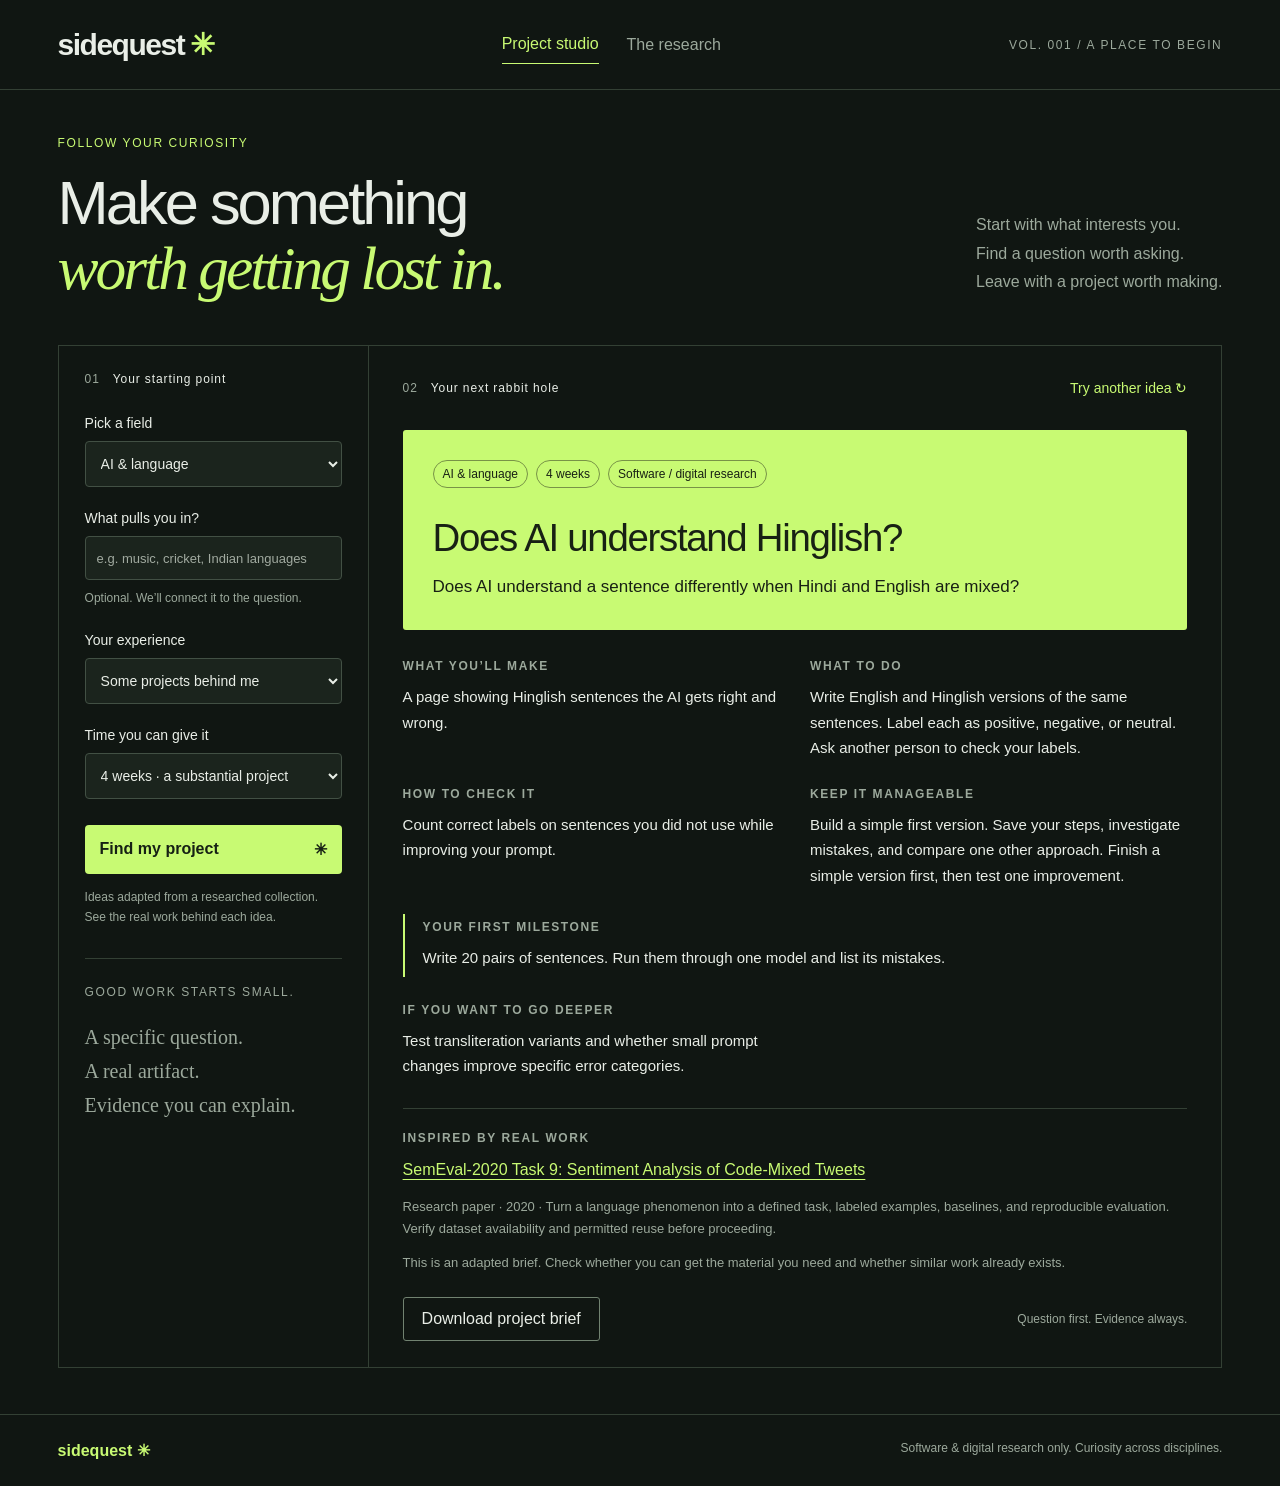
==== index.html @ a4c1323a "Build Sidequest studio with clear project briefs and diverse research sources" ====
<!doctype html>
<html lang="en"><head><meta charset="utf-8"><meta name="viewport" content="width=device-width,initial-scale=1"><title>Sidequest — Find your next project</title><meta name="description" content="Research-inspired projects across science, computing, and the humanities."><link rel="icon" href="data:image/svg+xml,%3Csvg xmlns='http://www.w3.org/2000/svg' viewBox='0 0 32 32'%3E%3Crect width='32' height='32' rx='8' fill='%23c8fa73'/%3E%3Cpath d='M8 8v11q0 7 8 7t8-7V8h-5v11q0 3-3 3t-3-3V8z' fill='%23121814'/%3E%3C/svg%3E"><link rel="stylesheet" href="style.css"></head>
<body><header><a class="brand" href="#">sidequest<span>✳</span></a><nav><button id="explore-nav" class="nav active">Project studio</button><button id="research-nav" class="nav">The research</button></nav><span class="edition">VOL. 001 / A PLACE TO BEGIN</span></header>
<main id="studio"><div class="intro"><div><p class="eyebrow">FOLLOW YOUR CURIOSITY</p><h1>Make something<br><em>worth getting lost in.</em></h1></div><p class="intro-copy">Start with what interests you.<br>Find a question worth asking.<br>Leave with a project worth making.</p></div>
<div class="workspace"><aside><div class="section-label"><span>01</span> Your starting point</div><form id="generator"><label for="field">Pick a field</label><select id="field"><option value="ai">AI & language</option><option value="systems">Computer science</option><option value="humanities">History & literature</option><option value="economics">Economics & society</option><option value="science">Space & mathematics</option><option value="design">Design & storytelling</option></select><label for="interest">What pulls you in?</label><input id="interest" maxlength="100" placeholder="e.g. music, cricket, Indian languages"><p class="hint">Optional. We’ll connect it to the question.</p><label for="level">Your experience</label><select id="level"><option value="beginner">Curious beginner</option><option value="intermediate" selected>Some projects behind me</option><option value="advanced">Ready for a deeper challenge</option></select><label for="time">Time you can give it</label><select id="time"><option value="2">2 weeks · a focused experiment</option><option value="4" selected>4 weeks · a substantial project</option><option value="8">8 weeks · room to go deeper</option></select><button type="submit" class="primary">Find my project <span>✳</span></button><p class="hint mode">Ideas adapted from a researched collection.<br>See the real work behind each idea.</p></form><div class="aside-note"><span>GOOD WORK STARTS SMALL.</span><p>A specific question.<br>A real artifact.<br>Evidence you can explain.</p></div></aside>
<section class="results"><div class="results-top"><div class="section-label"><span>02</span> Your next rabbit hole</div><button id="another" class="text-button">Try another idea ↻</button></div><article id="project" aria-live="polite"></article></section></div></main>
<main id="research" hidden><p class="eyebrow">THE IDEA BEHIND THE IDEAS</p><h1>Borrow the rigor.<br><em>Find your own question.</em></h1><p class="research-intro">A starting library of student projects and research methods. We adapt their structures into software and digital research briefs; we do not promise original discoveries or MIT endorsement.</p><div id="source-list"></div></main>
<footer><span>sidequest ✳</span><span>Software & digital research only. Curiosity across disciplines.</span></footer><script src="app.js"></script></body></html>
---- style.css ----
:root{font-family:Arial,Helvetica,sans-serif;color:#e9eee7;background:#101612;font-size:16px;--lime:#c8fa73;--muted:#9ca99c;--line:#334034}*{box-sizing:border-box}body{margin:0}button,input,select{font:inherit}button,a,select{touch-action:manipulation}button{cursor:pointer}a{color:inherit}header{padding:25px 4.5%;display:flex;align-items:center;justify-content:space-between;border-bottom:1px solid var(--line);gap:24px}.brand{text-decoration:none;font-size:30px;font-weight:800;letter-spacing:-1.5px}.brand span{color:var(--lime);margin-left:6px}nav{display:flex;gap:28px}.nav{border:0;background:none;color:var(--muted);padding:10px 0}.nav.active{color:var(--lime);border-bottom:1px solid var(--lime)}.edition,.eyebrow,.section-label,.aside-note>span{font-size:12px;letter-spacing:1.6px}.edition{color:var(--muted)}main{max-width:1500px;margin:auto;padding:46px 4.5%}.intro{display:flex;justify-content:space-between;align-items:end;gap:30px;margin-bottom:44px}.eyebrow{color:var(--lime);margin:0 0 20px}h1{font-size:clamp(38px,4.8vw,70px);line-height:1.06;letter-spacing:-3px;font-weight:500;margin:0}h1 em{font-family:Georgia,serif;font-weight:400;color:var(--lime)}.intro-copy{color:var(--muted);line-height:1.8;margin:0 0 4px}.workspace{display:grid;grid-template-columns:310px 1fr;border:1px solid var(--line)}aside{padding:26px;border-right:1px solid var(--line)}.section-label{display:flex;gap:13px;align-items:center;letter-spacing:.9px}.section-label span{color:var(--muted);font-size:12px}form{margin-top:29px}label{display:block;font-size:14px;margin:23px 0 10px}input,select{width:100%;border:1px solid #425044;background:#1b241d;color:#e9eee7;border-radius:4px;padding:13px 11px;font-size:14px}input::placeholder{color:#a1aaa0;font-size:13px}.hint{font-size:12px;color:var(--muted);line-height:1.65;margin:9px 0}.primary{background:var(--lime);color:#162014;border:0;border-radius:4px;padding:15px;width:100%;font-weight:700;margin-top:26px;display:flex;justify-content:space-between}.primary:hover{background:#dbff9e}.mode{margin-top:14px}.aside-note{border-top:1px solid var(--line);margin-top:30px;padding-top:23px;color:var(--muted)}.aside-note p{line-height:1.7;font-family:Georgia,serif;font-size:20px}.results{padding:26px 34px;min-width:0}.results-top{display:flex;justify-content:space-between;align-items:center;gap:16px;margin-bottom:26px}.text-button{background:none;border:0;color:var(--lime);font-size:14px;padding:8px 0}.project-header{background:var(--lime);color:#182014;padding:30px;border-radius:3px;position:relative}.tags{display:flex;gap:8px;flex-wrap:wrap;font-size:12px}.tag{border:1px solid #789347;padding:6px 9px;border-radius:20px}.project-header h2{font-size:clamp(29px,3vw,43px);font-weight:500;letter-spacing:-1.3px;line-height:1.12;margin:28px 0 14px}.project-header p{max-width:680px;font-size:17px;line-height:1.6;margin:0}.details{display:grid;grid-template-columns:1fr 1fr;gap:26px 30px;margin:29px 0}.detail h3,.source h3{font-size:12px;text-transform:uppercase;letter-spacing:1.6px;color:var(--muted);margin:0 0 11px}.detail p{line-height:1.7;font-size:15px;margin:0}.milestone{border-left:2px solid var(--lime);padding:6px 0 6px 18px;grid-column:1/-1}.source{border-top:1px solid var(--line);padding-top:22px}.source a{color:var(--lime);text-underline-offset:4px;line-height:1.7}.source p{color:var(--muted);font-size:13px;line-height:1.65}.bottom{display:flex;justify-content:space-between;align-items:center;gap:18px;margin-top:24px}.outline{background:none;color:#e9eee7;border:1px solid #718270;padding:12px 18px;border-radius:3px}.bottom span{font-size:12px;color:var(--muted)}footer{padding:26px 4.5%;border-top:1px solid var(--line);display:flex;justify-content:space-between;gap:20px;color:var(--muted);font-size:12px}footer>span:first-child{color:var(--lime);font-weight:700;font-size:16px}.research-intro{max-width:800px;color:var(--muted);line-height:1.8;margin:28px 0}.source-card{border-top:1px solid var(--line);padding:25px 0;display:grid;grid-template-columns:1fr 2fr;gap:30px}.source-card h2{font-size:22px;font-weight:500;margin:0}.source-card p{margin:0 0 12px;line-height:1.8;color:var(--muted)}.source-card a{color:var(--lime)}:focus-visible{outline:3px solid #e4ffa9;outline-offset:4px}[hidden]{display:none!important}@media(max-width:900px){.edition{display:none}.workspace{grid-template-columns:260px 1fr}aside{padding:22px}.results{padding:22px}.intro-copy{display:none}.details{grid-template-columns:1fr}.milestone{grid-column:auto}.project-header{padding:24px}.source-card{grid-template-columns:1fr}}@media(max-width:650px){header{padding:20px 5%;flex-wrap:wrap}.brand{font-size:26px}nav{gap:20px}.nav{font-size:14px}main{padding:32px 5%}h1{letter-spacing:-1.8px}.intro{margin-bottom:30px}.workspace{grid-template-columns:1fr}aside{border-right:0;border-bottom:1px solid var(--line)}.aside-note{display:none}form{margin-top:15px}.results-top{align-items:start}.project-header h2{font-size:31px}.bottom,footer{align-items:start;flex-direction:column}.results{padding:22px 18px}.section-label{font-size:12px}.source-card{gap:14px}}@media(prefers-reduced-motion:no-preference){article{animation:appear .28s ease}@keyframes appear{from{opacity:.3;transform:translateY(6px)}to{opacity:1;transform:none}}}
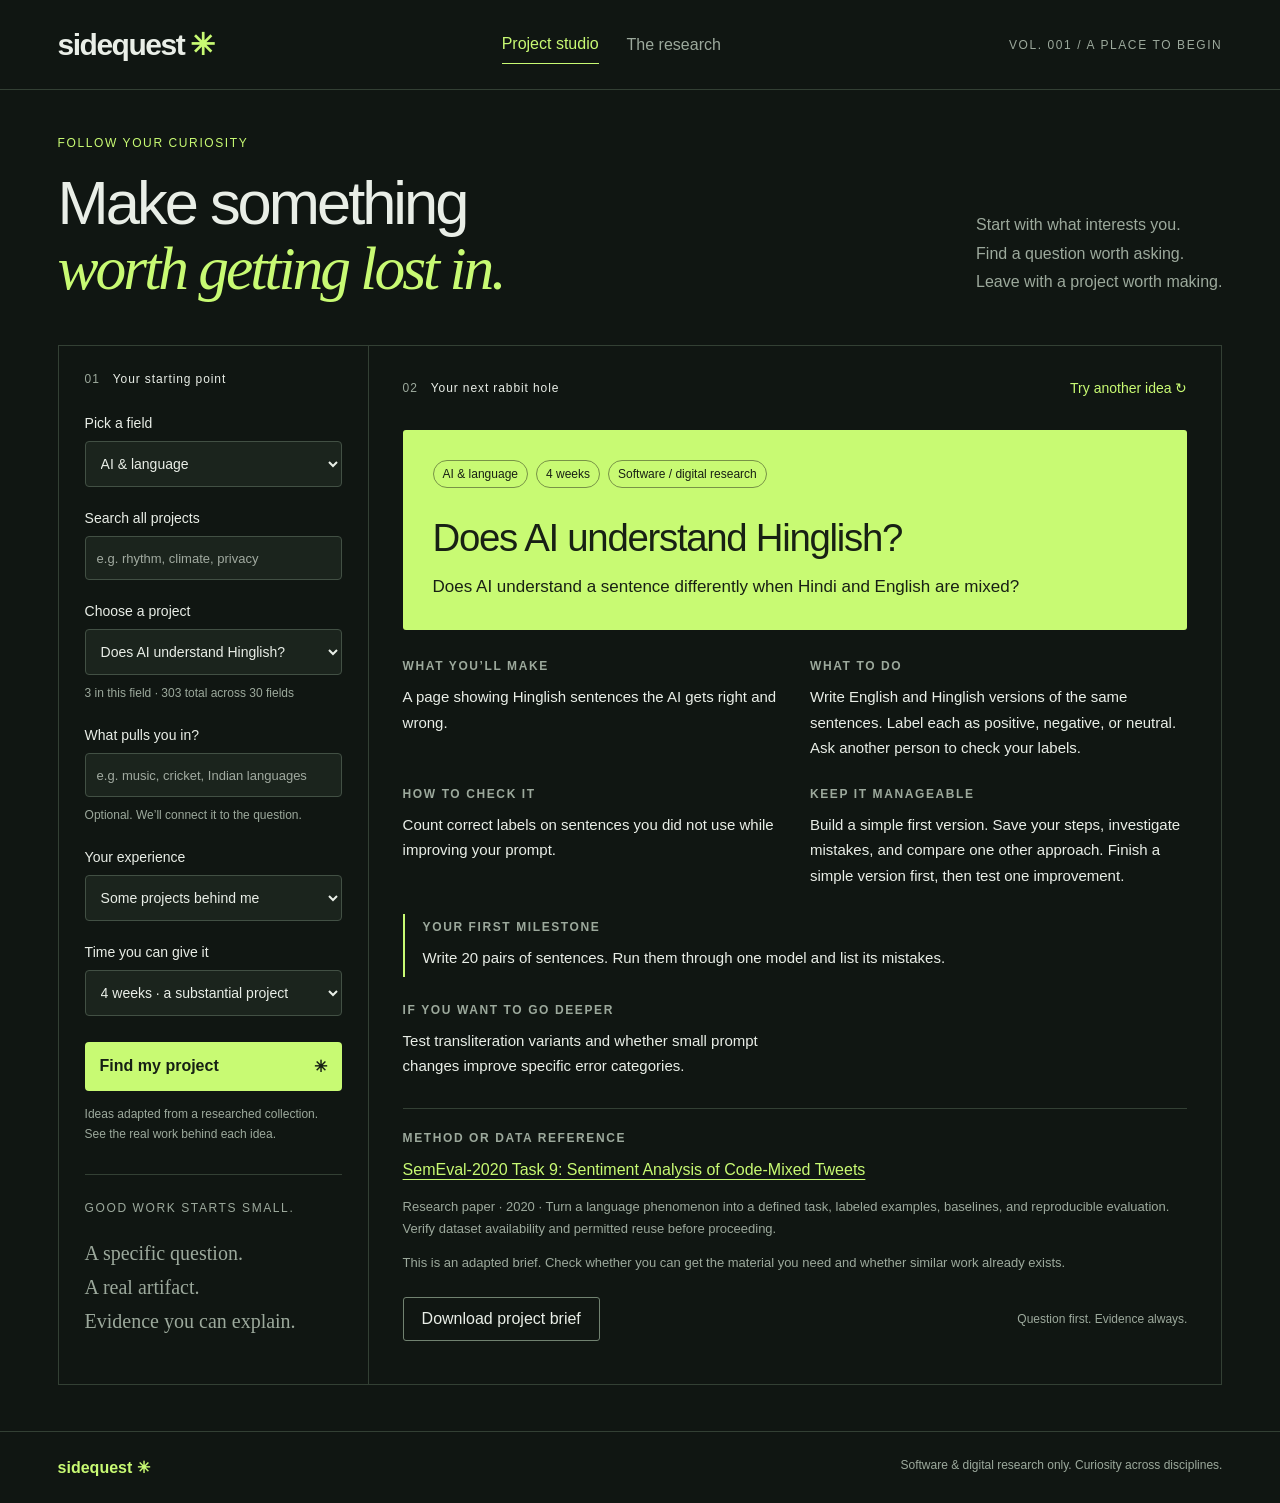
==== commit 37c45d05: "Expand to 303 searchable projects across 30 fields" ====
--- a/index.html
+++ b/index.html
@@ -2,7 +2,7 @@
 <html lang="en"><head><meta charset="utf-8"><meta name="viewport" content="width=device-width,initial-scale=1"><title>Sidequest — Find your next project</title><meta name="description" content="Research-inspired projects across science, computing, and the humanities."><link rel="icon" href="data:image/svg+xml,%3Csvg xmlns='http://www.w3.org/2000/svg' viewBox='0 0 32 32'%3E%3Crect width='32' height='32' rx='8' fill='%23c8fa73'/%3E%3Cpath d='M8 8v11q0 7 8 7t8-7V8h-5v11q0 3-3 3t-3-3V8z' fill='%23121814'/%3E%3C/svg%3E"><link rel="stylesheet" href="style.css"></head>
 <body><header><a class="brand" href="#">sidequest<span>✳</span></a><nav><button id="explore-nav" class="nav active">Project studio</button><button id="research-nav" class="nav">The research</button></nav><span class="edition">VOL. 001 / A PLACE TO BEGIN</span></header>
 <main id="studio"><div class="intro"><div><p class="eyebrow">FOLLOW YOUR CURIOSITY</p><h1>Make something<br><em>worth getting lost in.</em></h1></div><p class="intro-copy">Start with what interests you.<br>Find a question worth asking.<br>Leave with a project worth making.</p></div>
-<div class="workspace"><aside><div class="section-label"><span>01</span> Your starting point</div><form id="generator"><label for="field">Pick a field</label><select id="field"><option value="ai">AI & language</option><option value="systems">Computer science</option><option value="humanities">History & literature</option><option value="economics">Economics & society</option><option value="science">Space & mathematics</option><option value="design">Design & storytelling</option></select><label for="interest">What pulls you in?</label><input id="interest" maxlength="100" placeholder="e.g. music, cricket, Indian languages"><p class="hint">Optional. We’ll connect it to the question.</p><label for="level">Your experience</label><select id="level"><option value="beginner">Curious beginner</option><option value="intermediate" selected>Some projects behind me</option><option value="advanced">Ready for a deeper challenge</option></select><label for="time">Time you can give it</label><select id="time"><option value="2">2 weeks · a focused experiment</option><option value="4" selected>4 weeks · a substantial project</option><option value="8">8 weeks · room to go deeper</option></select><button type="submit" class="primary">Find my project <span>✳</span></button><p class="hint mode">Ideas adapted from a researched collection.<br>See the real work behind each idea.</p></form><div class="aside-note"><span>GOOD WORK STARTS SMALL.</span><p>A specific question.<br>A real artifact.<br>Evidence you can explain.</p></div></aside>
+<div class="workspace"><aside><div class="section-label"><span>01</span> Your starting point</div><form id="generator"><label for="field">Pick a field</label><select id="field"><option value="ai">AI & language</option><option value="systems">Computer science</option><option value="humanities">History & literature</option><option value="economics">Economics & society</option><option value="science">Space & mathematics</option><option value="design">Design & storytelling</option></select><label for="project-search">Search all projects</label><input id="project-search" placeholder="e.g. rhythm, climate, privacy"><label for="project-choice">Choose a project</label><select id="project-choice"></select><p id="catalog-count" class="hint"></p><label for="interest">What pulls you in?</label><input id="interest" maxlength="100" placeholder="e.g. music, cricket, Indian languages"><p class="hint">Optional. We’ll connect it to the question.</p><label for="level">Your experience</label><select id="level"><option value="beginner">Curious beginner</option><option value="intermediate" selected>Some projects behind me</option><option value="advanced">Ready for a deeper challenge</option></select><label for="time">Time you can give it</label><select id="time"><option value="2">2 weeks · a focused experiment</option><option value="4" selected>4 weeks · a substantial project</option><option value="8">8 weeks · room to go deeper</option></select><button type="submit" class="primary">Find my project <span>✳</span></button><p class="hint mode">Ideas adapted from a researched collection.<br>See the real work behind each idea.</p></form><div class="aside-note"><span>GOOD WORK STARTS SMALL.</span><p>A specific question.<br>A real artifact.<br>Evidence you can explain.</p></div></aside>
 <section class="results"><div class="results-top"><div class="section-label"><span>02</span> Your next rabbit hole</div><button id="another" class="text-button">Try another idea ↻</button></div><article id="project" aria-live="polite"></article></section></div></main>
 <main id="research" hidden><p class="eyebrow">THE IDEA BEHIND THE IDEAS</p><h1>Borrow the rigor.<br><em>Find your own question.</em></h1><p class="research-intro">A starting library of student projects and research methods. We adapt their structures into software and digital research briefs; we do not promise original discoveries or MIT endorsement.</p><div id="source-list"></div></main>
-<footer><span>sidequest ✳</span><span>Software & digital research only. Curiosity across disciplines.</span></footer><script src="app.js"></script></body></html>
+<footer><span>sidequest ✳</span><span>Software & digital research only. Curiosity across disciplines.</span></footer><script src="catalog.js"></script><script src="app.js"></script></body></html>
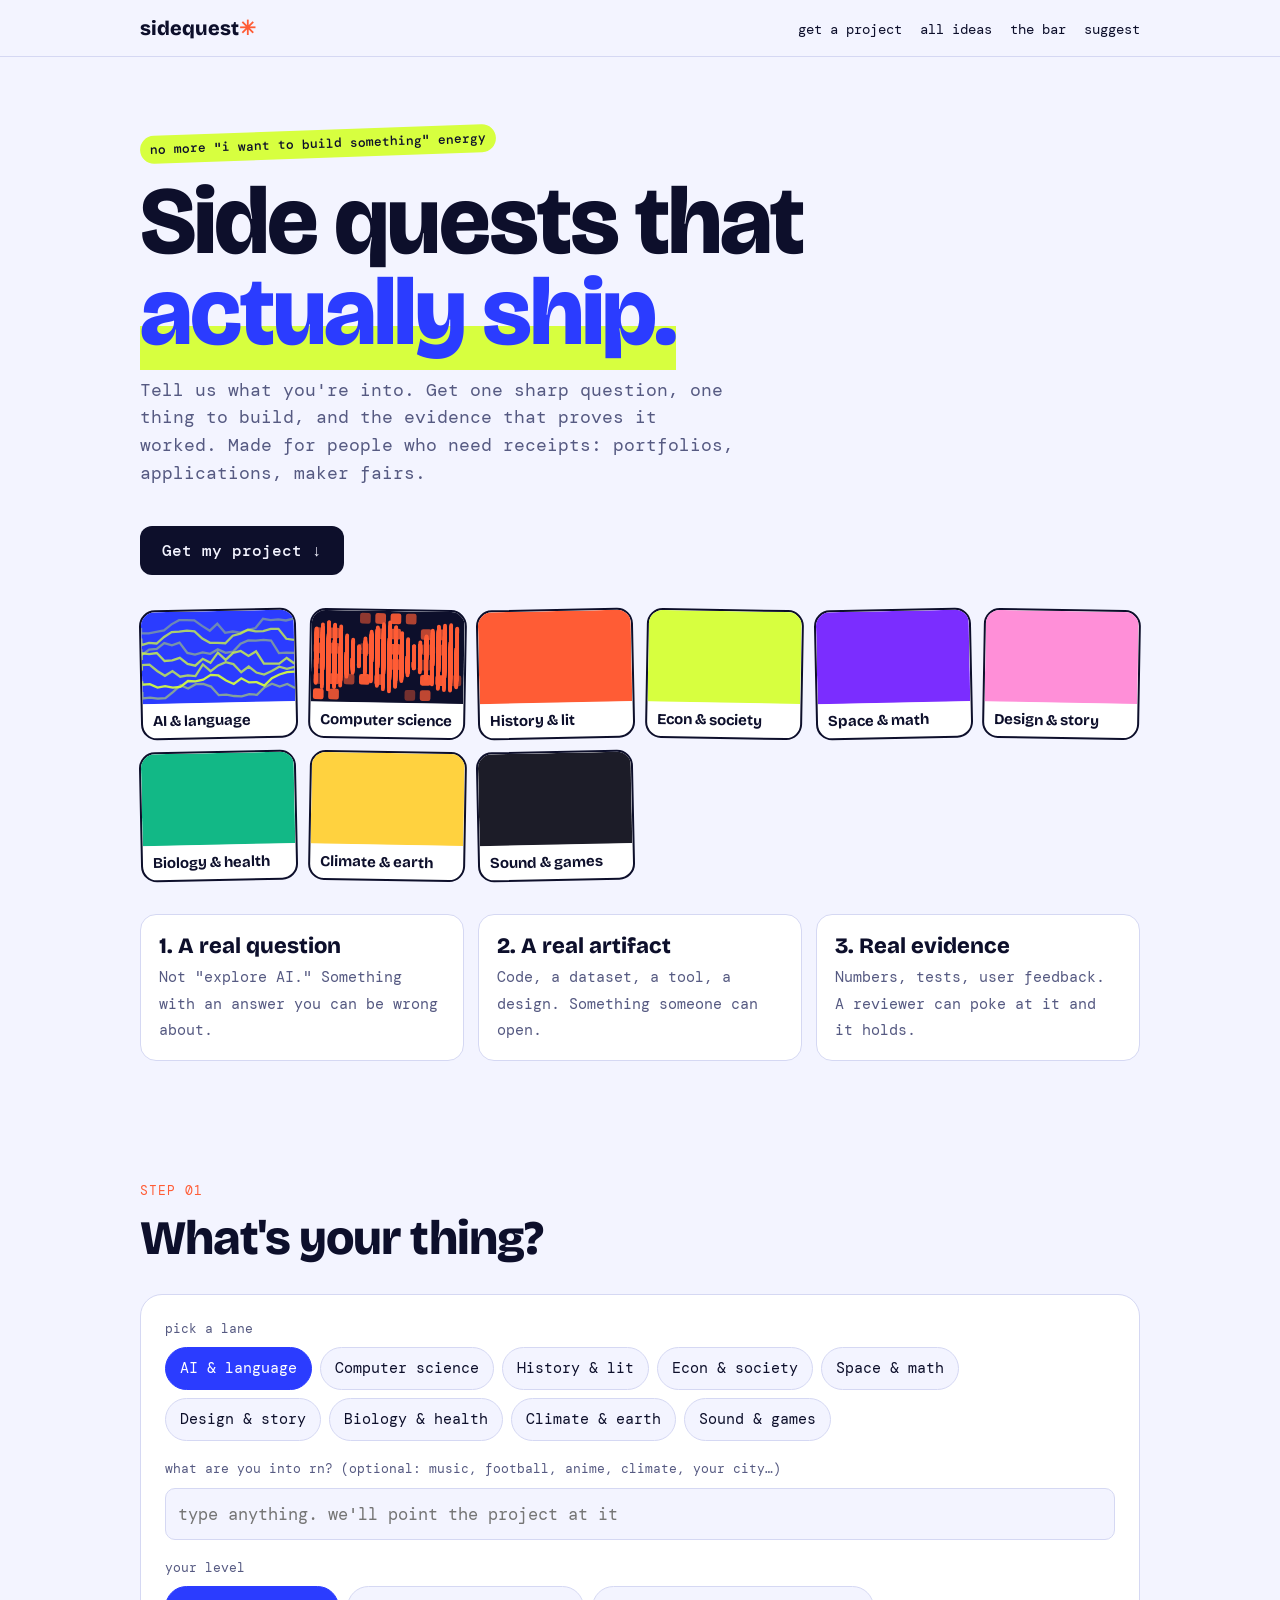
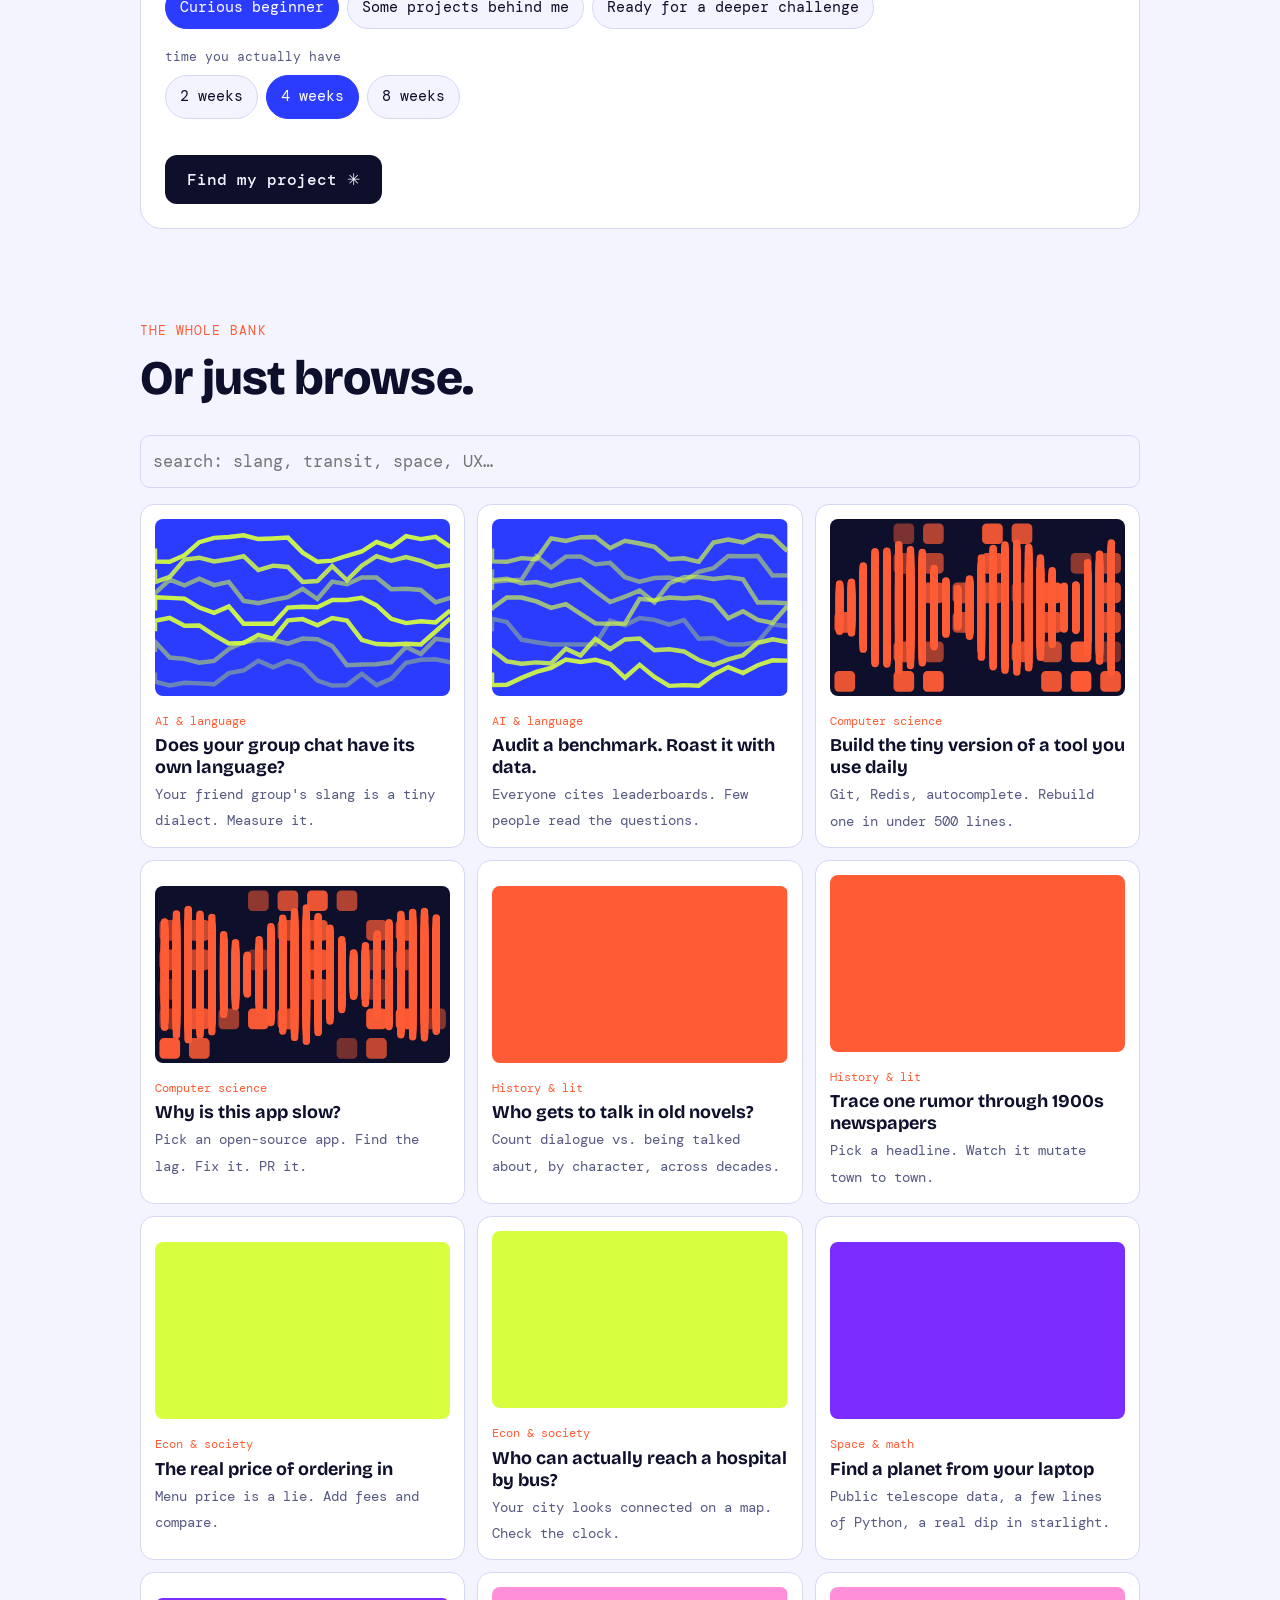
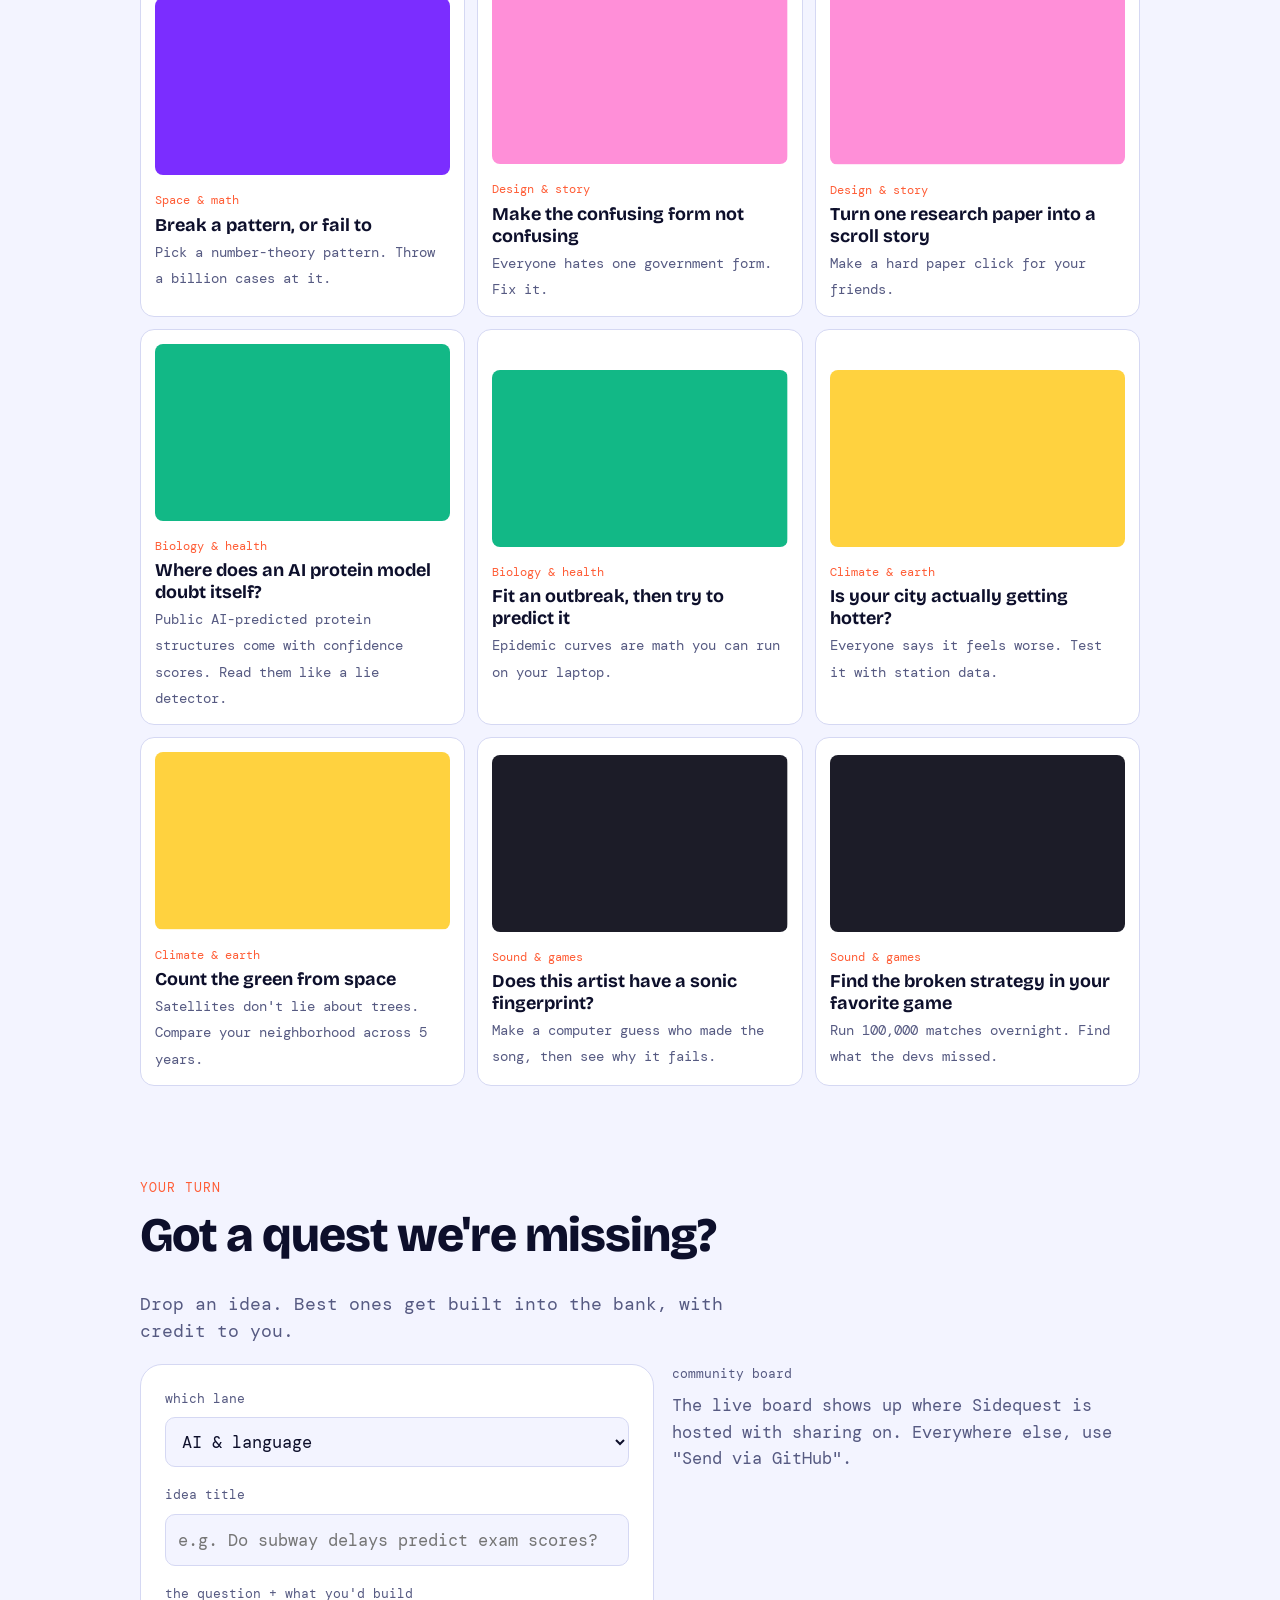
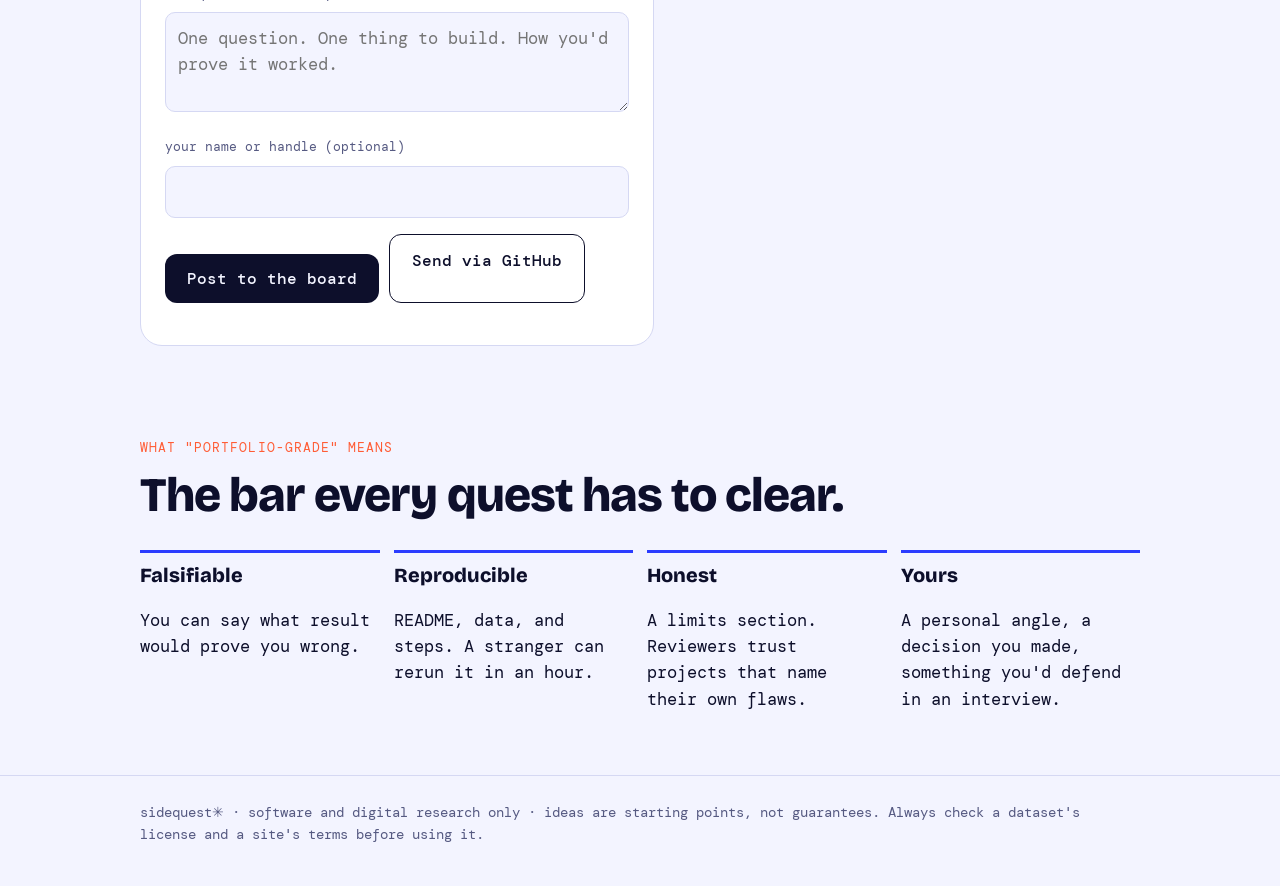
==== commit 666f79ac: "Publish supplied Sidequest portfolio website" ====
--- a/index.html
+++ b/index.html
@@ -1,8 +1,251 @@
-<!doctype html>
-<html lang="en"><head><meta charset="utf-8"><meta name="viewport" content="width=device-width,initial-scale=1"><title>Sidequest — Find your next project</title><meta name="description" content="Research-inspired projects across science, computing, and the humanities."><link rel="icon" href="data:image/svg+xml,%3Csvg xmlns='http://www.w3.org/2000/svg' viewBox='0 0 32 32'%3E%3Crect width='32' height='32' rx='8' fill='%23c8fa73'/%3E%3Cpath d='M8 8v11q0 7 8 7t8-7V8h-5v11q0 3-3 3t-3-3V8z' fill='%23121814'/%3E%3C/svg%3E"><link rel="stylesheet" href="style.css"></head>
-<body><header><a class="brand" href="#">sidequest<span>✳</span></a><nav><button id="explore-nav" class="nav active">Project studio</button><button id="research-nav" class="nav">The research</button></nav><span class="edition">VOL. 001 / A PLACE TO BEGIN</span></header>
-<main id="studio"><div class="intro"><div><p class="eyebrow">FOLLOW YOUR CURIOSITY</p><h1>Make something<br><em>worth getting lost in.</em></h1></div><p class="intro-copy">Start with what interests you.<br>Find a question worth asking.<br>Leave with a project worth making.</p></div>
-<div class="workspace"><aside><div class="section-label"><span>01</span> Your starting point</div><form id="generator"><label for="field">Pick a field</label><select id="field"><option value="ai">AI & language</option><option value="systems">Computer science</option><option value="humanities">History & literature</option><option value="economics">Economics & society</option><option value="science">Space & mathematics</option><option value="design">Design & storytelling</option></select><label for="project-search">Search all projects</label><input id="project-search" placeholder="e.g. rhythm, climate, privacy"><label for="project-choice">Choose a project</label><select id="project-choice"></select><p id="catalog-count" class="hint"></p><label for="interest">What pulls you in?</label><input id="interest" maxlength="100" placeholder="e.g. music, cricket, Indian languages"><p class="hint">Optional. We’ll connect it to the question.</p><label for="level">Your experience</label><select id="level"><option value="beginner">Curious beginner</option><option value="intermediate" selected>Some projects behind me</option><option value="advanced">Ready for a deeper challenge</option></select><label for="time">Time you can give it</label><select id="time"><option value="2">2 weeks · a focused experiment</option><option value="4" selected>4 weeks · a substantial project</option><option value="8">8 weeks · room to go deeper</option></select><button type="submit" class="primary">Find my project <span>✳</span></button><p class="hint mode">Ideas adapted from a researched collection.<br>See the real work behind each idea.</p></form><div class="aside-note"><span>GOOD WORK STARTS SMALL.</span><p>A specific question.<br>A real artifact.<br>Evidence you can explain.</p></div></aside>
-<section class="results"><div class="results-top"><div class="section-label"><span>02</span> Your next rabbit hole</div><button id="another" class="text-button">Try another idea ↻</button></div><article id="project" aria-live="polite"></article></section></div></main>
-<main id="research" hidden><p class="eyebrow">THE IDEA BEHIND THE IDEAS</p><h1>Borrow the rigor.<br><em>Find your own question.</em></h1><p class="research-intro">A starting library of student projects and research methods. We adapt their structures into software and digital research briefs; we do not promise original discoveries or MIT endorsement.</p><div id="source-list"></div></main>
-<footer><span>sidequest ✳</span><span>Software & digital research only. Curiosity across disciplines.</span></footer><script src="catalog.js"></script><script src="app.js"></script></body></html>
+<!DOCTYPE html>
+<html lang="en">
+<head>
+<meta charset="utf-8">
+<meta name="viewport" content="width=device-width, initial-scale=1, viewport-fit=cover">
+<title>Sidequest: projects worth putting in your portfolio</title>
+<meta name="description" content="Pick a field, get a specific question, a thing to build, and evidence you can defend. Built for makers and applicants.">
+<link rel="stylesheet" href="https://fonts.googleapis.com/css2?family=Bricolage+Grotesque:wght@500;700;800&family=DM+Mono:wght@400;500&display=swap">
+<style>
+:root{--bg:#f3f4ff;--ink:#0d0f2b;--mute:#565a82;--card:#fff;--line:#d5d8f3;--acc:#2b3cff;--pop:#ff5c35;--hi:#d7ff3f}
+@media(prefers-color-scheme:dark){:root:not([data-theme=light]){--bg:#0b0c1f;--ink:#f1f2ff;--mute:#9a9ec9;--card:#14163a;--line:#2a2d63;--acc:#8a95ff;--pop:#ff7a58;--hi:#d7ff3f}}
+:root{box-sizing:border-box;padding-top:env(safe-area-inset-top,0px);padding-bottom:env(safe-area-inset-bottom,0px)}
+*,*:before,*:after{box-sizing:inherit}
+html{scroll-behavior:smooth;scroll-padding-top:70px}
+body{margin:0;background:var(--bg);color:var(--ink);font:17px/1.55 "DM Mono",ui-monospace,monospace}
+h1,h2,h3,.d{font-family:"Bricolage Grotesque",system-ui,sans-serif;letter-spacing:-.02em}
+.wrap{max-width:1040px;margin:0 auto;padding:0 20px}
+nav{position:sticky;top:env(safe-area-inset-top,0px);z-index:5;background:color-mix(in srgb,var(--bg) 88%,transparent);backdrop-filter:blur(8px);border-bottom:1px solid var(--line)}
+nav .wrap{display:flex;justify-content:space-between;align-items:center;height:56px}
+nav b{font:800 20px "Bricolage Grotesque",sans-serif}nav b i{color:var(--pop);font-style:normal}
+nav a{color:var(--ink);font-size:14px;margin-left:18px;text-decoration:none}nav a:hover{color:var(--acc)}
+.hero{padding:72px 0 40px}
+.tag{display:inline-block;background:var(--hi);color:#0d0f2b;font-size:13px;font-weight:500;padding:4px 10px;border-radius:99px;transform:rotate(-2deg)}
+h1{font-size:clamp(44px,8.5vw,96px);line-height:.95;margin:18px 0;font-weight:800}
+h1 em{font-style:normal;color:var(--acc);background:linear-gradient(transparent 62%,var(--hi) 62%)}
+.lead{max-width:600px;color:var(--mute);font-size:18px}
+.cta{display:inline-block;margin-top:20px;background:var(--ink);color:var(--bg);padding:14px 22px;border-radius:12px;text-decoration:none;font-weight:500;border:0;font-family:inherit;font-size:16px;cursor:pointer}
+.cta:hover{background:var(--acc);color:#fff}
+.three{display:grid;grid-template-columns:repeat(auto-fit,minmax(240px,1fr));gap:14px;margin:34px 0}
+.three div{background:var(--card);border:1px solid var(--line);border-radius:16px;padding:18px}
+.three b{font:800 22px "Bricolage Grotesque",sans-serif;display:block;margin-bottom:4px}
+.three span{color:var(--mute);font-size:15px}
+section{padding:46px 0}
+h2{font-size:clamp(30px,5vw,48px);margin:0 0 6px;font-weight:800}
+.kick{color:var(--pop);font-size:13px;letter-spacing:.08em;text-transform:uppercase}
+.gen{background:var(--card);border:1px solid var(--line);border-radius:22px;padding:24px;margin-top:18px}
+.lab{display:block;font-size:13px;color:var(--mute);margin:18px 0 8px}
+.chips{display:flex;flex-wrap:wrap;gap:8px}
+.chip{font:inherit;font-size:15px;padding:9px 14px;border-radius:99px;border:1.5px solid var(--line);background:var(--bg);color:var(--ink);cursor:pointer}
+.chip[aria-pressed=true]{background:var(--acc);border-color:var(--acc);color:#fff}
+.chip:hover{border-color:var(--acc)}
+input[type=text]{width:100%;font:inherit;padding:12px;border-radius:10px;border:1.5px solid var(--line);background:var(--bg);color:var(--ink)}
+button:focus-visible,input:focus-visible,a:focus-visible{outline:3px solid var(--acc);outline-offset:2px}
+.res{margin-top:26px;border:2px solid var(--ink);border-radius:20px;padding:24px;background:var(--card);box-shadow:8px 8px 0 var(--pop)}
+.res h3{font-size:clamp(26px,4vw,38px);margin:6px 0 8px;line-height:1.05}
+.res .hook{font-size:18px}
+dl{display:grid;grid-template-columns:130px 1fr;gap:10px 16px;margin:18px 0}
+dt{color:var(--mute);font-size:13px;text-transform:uppercase;letter-spacing:.06em;padding-top:3px}
+dd{margin:0}
+.line{background:var(--hi);color:#0d0f2b;padding:12px 14px;border-radius:10px;font-weight:500}
+.row{display:flex;gap:10px;flex-wrap:wrap;margin-top:16px}
+.ghost{background:none;color:var(--ink);border:1.5px solid var(--ink);margin-top:0}
+.grid{display:grid;grid-template-columns:repeat(auto-fill,minmax(260px,1fr));gap:12px;margin-top:16px}
+.mini{background:var(--card);border:1px solid var(--line);border-radius:14px;padding:14px;text-align:left;font:inherit;color:var(--ink);cursor:pointer}
+.mini:hover{border-color:var(--acc)}
+.mini small{color:var(--pop);font-size:12px}
+.mini b{display:block;font:700 18px "Bricolage Grotesque",sans-serif;margin:2px 0}
+.mini span{font-size:14px;color:var(--mute)}
+.stand{display:grid;grid-template-columns:repeat(auto-fit,minmax(220px,1fr));gap:14px;margin-top:18px}
+.stand div{border-top:3px solid var(--acc);padding-top:10px}
+.stand b{font:800 20px "Bricolage Grotesque",sans-serif}
+svg.art{display:block;width:100%;height:auto}
+.wall{display:grid;grid-template-columns:repeat(auto-fit,minmax(150px,1fr));gap:12px;margin:34px 0 8px}
+.tile{border:2px solid var(--ink);border-radius:16px;overflow:hidden;background:var(--card);cursor:pointer;padding:0;font:inherit;color:var(--ink);text-align:left;transition:transform .15s}
+.tile:nth-child(odd){transform:rotate(-1.2deg)}.tile:nth-child(even){transform:rotate(1deg)}
+.tile:hover{transform:rotate(0) translateY(-4px)}
+.tile b{display:block;padding:8px 10px;font:700 15px "Bricolage Grotesque",sans-serif}
+.banner{border-radius:14px;overflow:hidden;margin:-4px 0 14px;border:2px solid var(--ink)}
+.mini .art{border-radius:8px;margin-bottom:10px}
+.pulse{animation:pl 6s ease-in-out infinite;transform-origin:center}
+@keyframes pl{50%{opacity:.55}}
+select,textarea{width:100%;font:inherit;padding:12px;border-radius:10px;border:1.5px solid var(--line);background:var(--bg);color:var(--ink)}
+textarea{min-height:100px;resize:vertical}
+.sug{display:grid;grid-template-columns:1.1fr 1fr;gap:18px;margin-top:16px}
+@media(max-width:760px){.sug{grid-template-columns:1fr}}
+.board .it{border:1.5px solid var(--line);border-radius:12px;padding:12px;margin-bottom:10px;background:var(--card)}
+.board .it small{color:var(--pop)}
+footer{border-top:1px solid var(--line);padding:26px 0 40px;color:var(--mute);font-size:14px}
+#toast{position:fixed;left:50%;bottom:calc(20px + env(safe-area-inset-bottom,0px));transform:translateX(-50%);background:var(--ink);color:var(--bg);padding:10px 18px;border-radius:99px;opacity:0;transition:opacity .2s;pointer-events:none}
+#toast.on{opacity:1}
+@media(max-width:600px){dl{grid-template-columns:1fr;gap:2px}dt{margin-top:10px}nav a{display:none}}
+@media(prefers-reduced-motion:reduce){html{scroll-behavior:auto}*{transition:none!important}}
+</style>
+</head>
+<body>
+<nav><div class="wrap"><b>sidequest<i>✳</i></b><span><a href="#make">get a project</a><a href="#all">all ideas</a><a href="#bar">the bar</a><a href="#suggest">suggest</a></span></div></nav>
+<main class="wrap">
+<div class="hero">
+  <span class="tag">no more "i want to build something" energy</span>
+  <h1>Side quests that <em>actually ship.</em></h1>
+  <p class="lead">Tell us what you're into. Get one sharp question, one thing to build, and the evidence that proves it worked. Made for people who need receipts: portfolios, applications, maker fairs.</p>
+  <button class="cta" onclick="document.getElementById('make').scrollIntoView()">Get my project ↓</button>
+  <div class="wall" id="wall" aria-label="Pick a discipline"></div>
+  <div class="three">
+    <div><b>1. A real question</b><span>Not "explore AI." Something with an answer you can be wrong about.</span></div>
+    <div><b>2. A real artifact</b><span>Code, a dataset, a tool, a design. Something someone can open.</span></div>
+    <div><b>3. Real evidence</b><span>Numbers, tests, user feedback. A reviewer can poke at it and it holds.</span></div>
+  </div>
+</div>
+
+<section id="make">
+  <div class="kick">step 01</div><h2>What's your thing?</h2>
+  <div class="gen">
+    <span class="lab" style="margin-top:0">pick a lane</span>
+    <div class="chips" id="fields"></div>
+    <label class="lab" for="int">what are you into rn? (optional: music, football, anime, climate, your city…)</label>
+    <input type="text" id="int" maxlength="60" placeholder="type anything. we'll point the project at it">
+    <span class="lab">your level</span>
+    <div class="chips" id="lvl"></div>
+    <span class="lab">time you actually have</span>
+    <div class="chips" id="tm"></div>
+    <div class="row"><button class="cta" id="go">Find my project ✳</button></div>
+  </div>
+  <div id="out" aria-live="polite"></div>
+</section>
+
+<section id="all">
+  <div class="kick">the whole bank</div><h2>Or just browse.</h2>
+  <input type="text" id="q" placeholder="search: slang, transit, space, UX…" aria-label="Search all projects" style="margin-top:14px">
+  <div class="grid" id="grid"></div>
+</section>
+
+<section id="suggest">
+  <div class="kick">your turn</div><h2>Got a quest we're missing?</h2>
+  <p class="lead">Drop an idea. Best ones get built into the bank, with credit to you.</p>
+  <div class="sug">
+    <div class="gen" style="margin-top:0">
+      <label class="lab" for="sField" style="margin-top:0">which lane</label><select id="sField"></select>
+      <label class="lab" for="sTitle">idea title</label><input type="text" id="sTitle" maxlength="80" placeholder="e.g. Do subway delays predict exam scores?">
+      <label class="lab" for="sBody">the question + what you'd build</label><textarea id="sBody" maxlength="500" placeholder="One question. One thing to build. How you'd prove it worked."></textarea>
+      <label class="lab" for="sName">your name or handle (optional)</label><input type="text" id="sName" maxlength="40">
+      <div class="row"><button class="cta" id="sPost" hidden>Post to the board</button><a class="cta ghost" id="sGh" target="_blank" rel="noopener" style="text-decoration:none">Send via GitHub</a></div>
+      <div class="lab" id="sMsg" role="status"></div>
+    </div>
+    <div class="board"><div class="lab" style="margin-top:0">community board</div><div id="board"><div style="color:var(--mute)">The live board shows up where Sidequest is hosted with sharing on. Everywhere else, use "Send via GitHub".</div></div></div>
+  </div>
+</section>
+
+<section id="bar">
+  <div class="kick">what "portfolio-grade" means</div><h2>The bar every quest has to clear.</h2>
+  <div class="stand">
+    <div><b>Falsifiable</b><p>You can say what result would prove you wrong.</p></div>
+    <div><b>Reproducible</b><p>README, data, and steps. A stranger can rerun it in an hour.</p></div>
+    <div><b>Honest</b><p>A limits section. Reviewers trust projects that name their own flaws.</p></div>
+    <div><b>Yours</b><p>A personal angle, a decision you made, something you'd defend in an interview.</p></div>
+  </div>
+</section>
+</main>
+<footer><div class="wrap">sidequest✳ · software and digital research only · ideas are starting points, not guarantees. Always check a dataset's license and a site's terms before using it.</div></footer>
+<div id="toast" role="status"></div>
+
+<script>
+const $=id=>document.getElementById(id);
+const F=["AI & language","Computer science","History & lit","Econ & society","Space & math","Design & story","Biology & health","Climate & earth","Sound & games"];
+const COL=[["#2b3cff","#d7ff3f"],["#0d0f2b","#ff5c35"],["#ff5c35","#0d0f2b"],["#d7ff3f","#2b3cff"],["#7b2dff","#ffd23f"],["#ff8fd8","#0d0f2b"],["#12b886","#0d0f2b"],["#ffd23f","#2b3cff"],["#1c1c28","#d7ff3f"]];
+function rng(a){return()=>{a|=0;a=a+0x6D2B79F5|0;let t=Math.imul(a^a>>>15,1|a);t=t+Math.imul(t^t>>>7,61|t)^t;return((t^t>>>14)>>>0)/4294967296}}
+function art(f,seed){const R=rng(seed*97+f*13+5),[bg,fg]=COL[f];let g='';
+  if(f==0)for(let i=0;i<7;i++){let d='M0 '+(20+i*14);for(let x=0;x<=200;x+=10)d+=' L'+x+' '+(20+i*14+Math.sin(x/18+i+R()*2)*9).toFixed(1);g+=`<path d="${d}" stroke="${fg}" stroke-width="3" fill="none" opacity="${.35+R()*.65}"/>`}
+  else if(f==1)for(let y=0;y<6;y++)for(let x=0;x<10;x++)if(R()>.45)g+=`<rect x="${x*20+3}" y="${y*20+3}" width="14" height="14" rx="3" fill="${fg}" opacity="${.4+R()*.6}"/>`;
+  else if(f==2){for(let i=0;i<7;i++)g+=`<rect x="14" y="${14+i*15}" width="${60+R()*100}" height="6" rx="3" fill="${fg}" opacity=".8"/>`;g+=`<circle cx="164" cy="86" r="22" fill="none" stroke="${fg}" stroke-width="4" stroke-dasharray="6 4"/>`}
+  else if(f==3){for(let i=0;i<9;i++){const h=20+R()*80;g+=`<rect x="${12+i*20}" y="${120-h}" width="14" height="${h}" fill="${fg}" opacity=".85"/>`}g+=`<path d="M12 90 L60 60 L100 75 L150 30 L190 20" stroke="${fg}" stroke-width="3" fill="none"/>`}
+  else if(f==4){for(let i=1;i<5;i++)g+=`<ellipse cx="100" cy="60" rx="${i*24}" ry="${i*12}" fill="none" stroke="${fg}" stroke-width="2" transform="rotate(${-20+i*8} 100 60)" opacity=".6"/>`;for(let i=0;i<6;i++)g+=`<circle cx="${R()*200}" cy="${R()*120}" r="${1+R()*3}" fill="${fg}"/>`;g+=`<circle cx="100" cy="60" r="12" fill="${fg}"/>`}
+  else if(f==5){for(let i=0;i<5;i++)g+=i%2?`<rect x="${R()*140}" y="${R()*70}" width="${40+R()*40}" height="${30+R()*40}" rx="10" fill="${fg}" opacity=".75"/>`:`<circle cx="${30+R()*140}" cy="${20+R()*80}" r="${14+R()*26}" fill="${fg}" opacity=".75"/>`}
+  else if(f==6){for(let x=0;x<=200;x+=5){const y1=60+Math.sin(x/16+seed)*34,y2=60-Math.sin(x/16+seed)*34;if(x%15==0)g+=`<line x1="${x}" y1="${y1}" x2="${x}" y2="${y2}" stroke="${fg}" stroke-width="2" opacity=".6"/>`;g+=`<circle cx="${x}" cy="${y1}" r="3" fill="${fg}"/><circle cx="${x}" cy="${y2}" r="3" fill="${fg}" opacity=".6"/>`}}
+  else if(f==7){const c=["#2b6cff","#6aa6ff","#bcd8ff","#ffd6b0","#ff9a62","#ff5c35","#b3261e"];for(let i=0;i<20;i++){const k=Math.min(6,Math.floor(i/20*7+(R()-.5)*1.6));g+=`<rect x="${i*10}" width="10" height="120" fill="${c[Math.max(0,k)]}"/>`}}
+  else for(let i=0;i<24;i++){const h=10+Math.abs(Math.sin(i/3+seed))*70*R()+R()*20;g+=`<rect x="${i*8+4}" y="${60-h/2}" width="5" height="${h}" rx="2.5" fill="${fg}"/>`}
+  return`<svg class="art" viewBox="0 0 200 120" role="img" aria-label="Abstract art for ${F[f]}"><rect width="200" height="120" fill="${bg}"/><g class="pulse">${g}</g></svg>`}
+// [field, title, hook, question, ship, proof, tags]
+const P=[
+[0,"Does your group chat have its own language?","Your friend group's slang is a tiny dialect. Measure it.","How fast does slang spread inside a friend group, and who starts it?","A script that reads an exported chat (names anonymized, everyone's consent) and charts new-word adoption over time.","20 hand-labeled slang terms, a baseline method, and a plot showing which word dates you got right.","slang chat language social music memes"],
+[0,"Audit a benchmark. Roast it with data.","Everyone cites leaderboards. Few people read the questions.","What share of questions in a popular AI benchmark are wrong, ambiguous, or leaked?","A public error log of 100 questions you hand-checked, tagged by failure type.","Inter-rater check with a friend on 30 of them, plus an error rate with a margin.","ai llm benchmark eval testing"],
+[1,"Build the tiny version of a tool you use daily","Git, Redis, autocomplete. Rebuild one in under 500 lines.","Where does a minimal version match the real thing, and where does it fall apart?","A small working clone with tests.","A benchmark against the real tool and a section titled 'where mine loses'.","git database redis search systems code tools"],
+[1,"Why is this app slow?","Pick an open-source app. Find the lag. Fix it. PR it.","What is the single biggest bottleneck in this codebase, and how much does fixing it save?","A profiled before/after and a pull request (even if not merged).","Flame graph, timing table across 10 runs, and the maintainer's reply if you get one.","performance web speed open source optimization"],
+[2,"Who gets to talk in old novels?","Count dialogue vs. being talked about, by character, across decades.","How did dialogue share by gendered characters change across public-domain novels?","A notebook over Project Gutenberg texts with charts by decade.","Manual check of 100 character labels, with the labeling error rate stated up front.","books gender novels history reading lit"],
+[2,"Trace one rumor through 1900s newspapers","Pick a headline. Watch it mutate town to town.","How did the wording of one story change as it spread through digitized newspapers?","An interactive timeline map using Library of Congress archive scans.","Quoted, cited clippings for every node, plus a note on OCR errors.","news rumor history map archive misinformation"],
+[3,"The real price of ordering in","Menu price is a lie. Add fees and compare.","How much do delivery fees change the real price of the same basket across apps?","A dataset of the same 20 items logged across 3 apps over two weeks.","Your logging method, screenshots as raw data, and a chart with the caveats.","food delivery prices apps money cities student"],
+[3,"Who can actually reach a hospital by bus?","Your city looks connected on a map. Check the clock.","Which neighborhoods can't reach a hospital or library in 30 minutes by public transit?","A map from OpenStreetMap and transit schedule data, with a gap ranking.","Spot-check five routes by actually riding or using the app's own planner.","transit city map access health public data"],
+[4,"Find a planet from your laptop","Public telescope data, a few lines of Python, a real dip in starlight.","Can you recover a known exoplanet's orbit from public light-curve data?","A notebook that cleans the data, finds the transit, and fits the period.","Your period compared to the published catalog value, with the error explained.","space planets nasa astronomy telescope data science"],
+[4,"Break a pattern, or fail to","Pick a number-theory pattern. Throw a billion cases at it.","Does this pattern hold, and where would a counterexample hide?","A fast simulation plus a visualization.","A clear split between 'tested up to N' and 'proved', which is the whole point.","math numbers proof patterns collatz primes puzzles"],
+[5,"Make the confusing form not confusing","Everyone hates one government form. Fix it.","Can a redesign cut the time it takes strangers to finish a confusing form?","A before/after redesign, clickable.","Timed test with 5 people each way and a table of the results.","ux design forms government accessibility figma"],
+[5,"Turn one research paper into a scroll story","Make a hard paper click for your friends.","Do readers understand the paper better from your explainer than from its abstract?","A scrollytelling page for one paper.","Five-question quiz given to 5 people per version, with scores shown.","explainer paper science storytelling visual data journalism"],
+[6,"Where does an AI protein model doubt itself?","Public AI-predicted protein structures come with confidence scores. Read them like a lie detector.","Do low-confidence regions of predicted protein structures line up with parts of the protein that are naturally floppy?","A notebook comparing confidence scores with a public disorder predictor across 20 proteins.","A scatter plot and correlation, plus a list of outliers you checked by hand.","biology protein ai structure alphafold medicine health science"],
+[6,"Fit an outbreak, then try to predict it","Epidemic curves are math you can run on your laptop.","How well does a simple disease-spread model predict next month's cases from this month's data?","A model fit to public historical flu or measles data, with an interactive 'what if' slider.","Hold out the last weeks, predict them, report the error. Say where the model is wrong.","biology disease epidemic covid flu model health math"],
+[7,"Is your city actually getting hotter?","Everyone says it feels worse. Test it with station data.","How much has your city's temperature changed in 40 years, and is it more than random noise?","A trend chart from public weather-station data with an uncertainty band.","Compare a city station to a nearby rural one, and report if the gap is real or just a data glitch.","climate weather city heat earth environment data"],
+[7,"Count the green from space","Satellites don't lie about trees. Compare your neighborhood across 5 years.","Did vegetation in this area go up or down between two years, and where?","A before/after vegetation map from public satellite imagery.","Check five spots against street-level photos and report how many your map got right.","climate satellite trees green map earth environment city"],
+[8,"Does this artist have a sonic fingerprint?","Make a computer guess who made the song, then see why it fails.","Can simple audio features tell one artist's tracks from another's?","A script that pulls audio features from 200 tracks you own the rights to use, and a classifier.","A confusion matrix, plus the songs it confused and a guess about why.","music sound audio spotify songs artist ai playlist"],
+[8,"Find the broken strategy in your favorite game","Run 100,000 matches overnight. Find what the devs missed.","Is one strategy in this game too strong, and what small change would fix it?","A simple simulator of a card, board, or combat game.","Win-rate table from the sim, plus 20 real games with friends to see if they agree.","game games gaming sim strategy cards esports balance"]
+];
+const LV=["Curious beginner","Some projects behind me","Ready for a deeper challenge"],TM=["2 weeks","4 weeks","8 weeks"];
+const SC=["Use the starter data and one method. Keep it small and finish.","Add a baseline to beat and a limits section.","Pre-register your claim, then have a friend rerun it from your README."];
+const PL=[["Day 1-3: set up and collect","Day 4-10: build the core","Day 11-14: test, write up"],["Week 1: data and setup","Week 2-3: build and iterate","Week 4: test, write, publish"],["Week 1-2: question and data","Week 3-5: build","Week 6-7: stress-test it","Week 8: write up, share, ask for feedback"]];
+const st={f:0,l:0,t:1,rank:[],i:0};
+function chips(id,arr,key){const el=$(id);el.innerHTML=arr.map((a,i)=>`<button class="chip" aria-pressed="${st[key]===i}" data-i="${i}">${a}</button>`).join('');
+  el.onclick=e=>{const i=e.target.dataset.i;if(i==null)return;st[key]=+i;chips(id,arr,key)}}
+$('wall').innerHTML=F.map((n,i)=>`<button class="tile" data-i="${i}">${art(i,i+3)}<b>${n}</b></button>`).join('');
+$('wall').onclick=e=>{const b=e.target.closest('.tile');if(!b)return;st.f=+b.dataset.i;chips('fields',F,'f');document.getElementById('make').scrollIntoView()};
+$('sField').innerHTML=F.map((n,i)=>`<option value="${i}">${n}</option>`).join('');
+chips('fields',F,'f');chips('lvl',LV,'l');chips('tm',TM,'t');
+function rank(){
+  const w=$('int').value.toLowerCase().split(/[^a-z0-9]+/).filter(x=>x.length>2);
+  return P.map((p,i)=>({i,s:(p[0]===st.f?3:0)+w.reduce((a,x)=>a+(p[6].includes(x)||p[1].toLowerCase().includes(x)?2:0),0)})).sort((a,b)=>b.s-a.s||a.i-b.i).map(x=>x.i);
+}
+function show(idx){
+  const p=P[idx],a=$('int').value.trim(),n=st.t;
+  const brief=`${p[1]}\nQuestion: ${p[3]}\nBuild: ${p[4]}\nEvidence: ${p[5]}\nScope: ${SC[st.l]}\nPlan: ${PL[n].join(' | ')}`;
+  $('out').innerHTML=`<div class="res"><div class="banner">${art(p[0],idx+1)}</div><span class="kick">${F[p[0]]} · ${TM[n]} · ${LV[st.l]}</span><h3>${p[1]}</h3><div class="hook">${p[2]}</div>
+  <dl><dt>The question</dt><dd>${p[3]}</dd><dt>You ship</dt><dd>${p[4]}</dd><dt>Evidence</dt><dd>${p[5]}</dd>
+  ${a?`<dt>Your angle</dt><dd>Aim it at <b>${a.replace(/[<>&"]/g,'')}</b>. A personal angle is what makes this yours.</dd>`:''}
+  <dt>Scope for you</dt><dd>${SC[st.l]}</dd><dt>Plan</dt><dd>${PL[n].join('<br>')}</dd></dl>
+  <div class="line">Portfolio line: "I asked: ${p[3].replace(/\?$/,'')}. I built [your artifact] and tested it with [your evidence]. Result: [your number]."</div>
+  <div class="row"><button class="cta" id="again">Another idea ↻</button><button class="cta ghost" id="cp">Copy brief</button></div></div>`;
+  $('again').onclick=()=>{st.i=(st.i+1)%st.rank.length;show(st.rank[st.i])};
+  $('cp').onclick=async()=>{try{await navigator.clipboard.writeText(brief);toast('Copied')}catch(e){toast('Select and copy manually')}};
+  $('out').scrollIntoView({behavior:'smooth',block:'nearest'});
+}
+$('go').onclick=()=>{st.rank=rank();st.i=0;show(st.rank[0])};
+function grid(){const q=$('q').value.toLowerCase();
+  const list=P.map((p,i)=>[p,i]).filter(([p])=>!q||(p[1]+p[2]+p[3]+p[6]).toLowerCase().includes(q));
+  $('grid').innerHTML=list.length?list.map(([p,i])=>`<button class="mini" data-i="${i}">${art(p[0],i+1)}<small>${F[p[0]]}</small><b>${p[1]}</b><span>${p[2]}</span></button>`).join(''):'<span>nothing matched. try a broader word.</span>'}
+$('q').oninput=grid;
+$('grid').onclick=e=>{const b=e.target.closest('.mini');if(!b)return;st.rank=[+b.dataset.i];st.i=0;show(+b.dataset.i);document.getElementById('make').scrollIntoView()};
+function toast(t){const e=$('toast');e.textContent=t;e.classList.add('on');setTimeout(()=>e.classList.remove('on'),1600)}
+grid();
+const REPO='sarvleenwalia/sidequest';
+function sugData(){return{f:F[+$('sField').value],t:$('sTitle').value.trim(),b:$('sBody').value.trim(),n:$('sName').value.trim()}}
+function ghLink(){const d=sugData();$('sGh').href=`https://github.com/${REPO}/issues/new?title=${encodeURIComponent('Quest idea: '+d.t)}&body=${encodeURIComponent(`Lane: ${d.f}\n\n${d.b}\n\nFrom: ${d.n||'anonymous'}`)}`}
+['sField','sTitle','sBody','sName'].forEach(i=>$(i).addEventListener('input',ghLink));ghLink();
+$('sGh').onclick=e=>{const d=sugData();if(!d.t||!d.b){e.preventDefault();$('sMsg').textContent='Add a title and a few words about it first.'}};
+(async()=>{
+  let col=null;
+  try{const db=window.claude&&await claude.use('db');if(db)col=db.collection('suggestions')}catch(e){}
+  if(!col)return;
+  $('sPost').hidden=false;
+  col.orderBy('ts','desc').limit(8).onSnapshot(snap=>{
+    const b=$('board');b.textContent='';
+    if(!snap.docs.length){b.textContent='No ideas yet. Be the first.';return}
+    snap.docs.forEach(d=>{const v=d.data(),el=document.createElement('div');el.className='it';
+      const sm=document.createElement('small'),h=document.createElement('b'),tx=document.createElement('div');
+      sm.textContent=String(v.f||'')+(v.n?' · '+v.n:'');h.textContent=String(v.t||'');tx.textContent=String(v.b||'');
+      el.append(sm,document.createElement('br'),h,tx);b.append(el)})
+  },()=>{});
+  $('sPost').onclick=async()=>{const d=sugData();
+    if(!d.t||!d.b){$('sMsg').textContent='Add a title and a few words about it first.';return}
+    $('sPost').disabled=true;
+    try{await col.add({f:d.f,t:d.t,b:d.b,n:d.n,ts:Date.now()});$('sTitle').value=$('sBody').value='';$('sMsg').textContent='Posted. Thanks!';ghLink()}
+    catch(e){$('sMsg').textContent='Could not post here. Use "Send via GitHub" instead.'}
+    setTimeout(()=>$('sPost').disabled=false,3000)};
+})();
+</script>
+</body>
+</html>
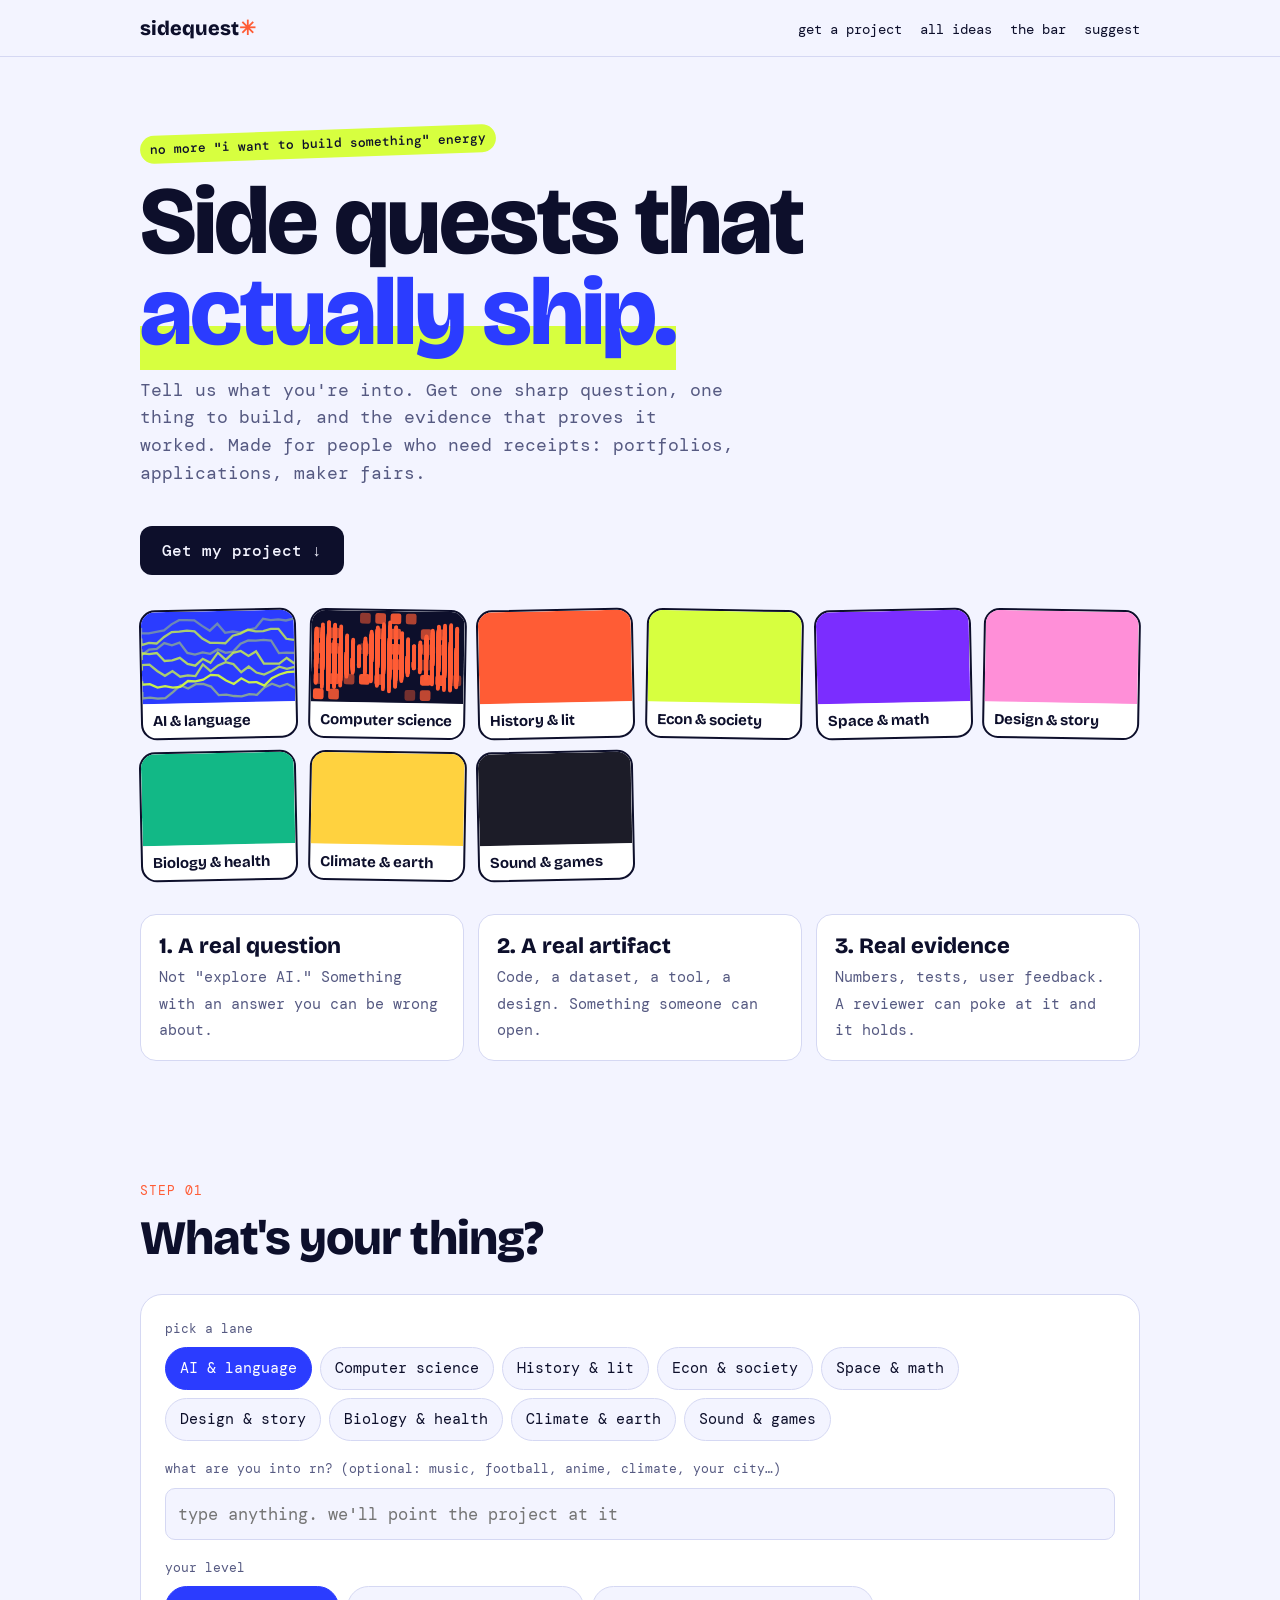
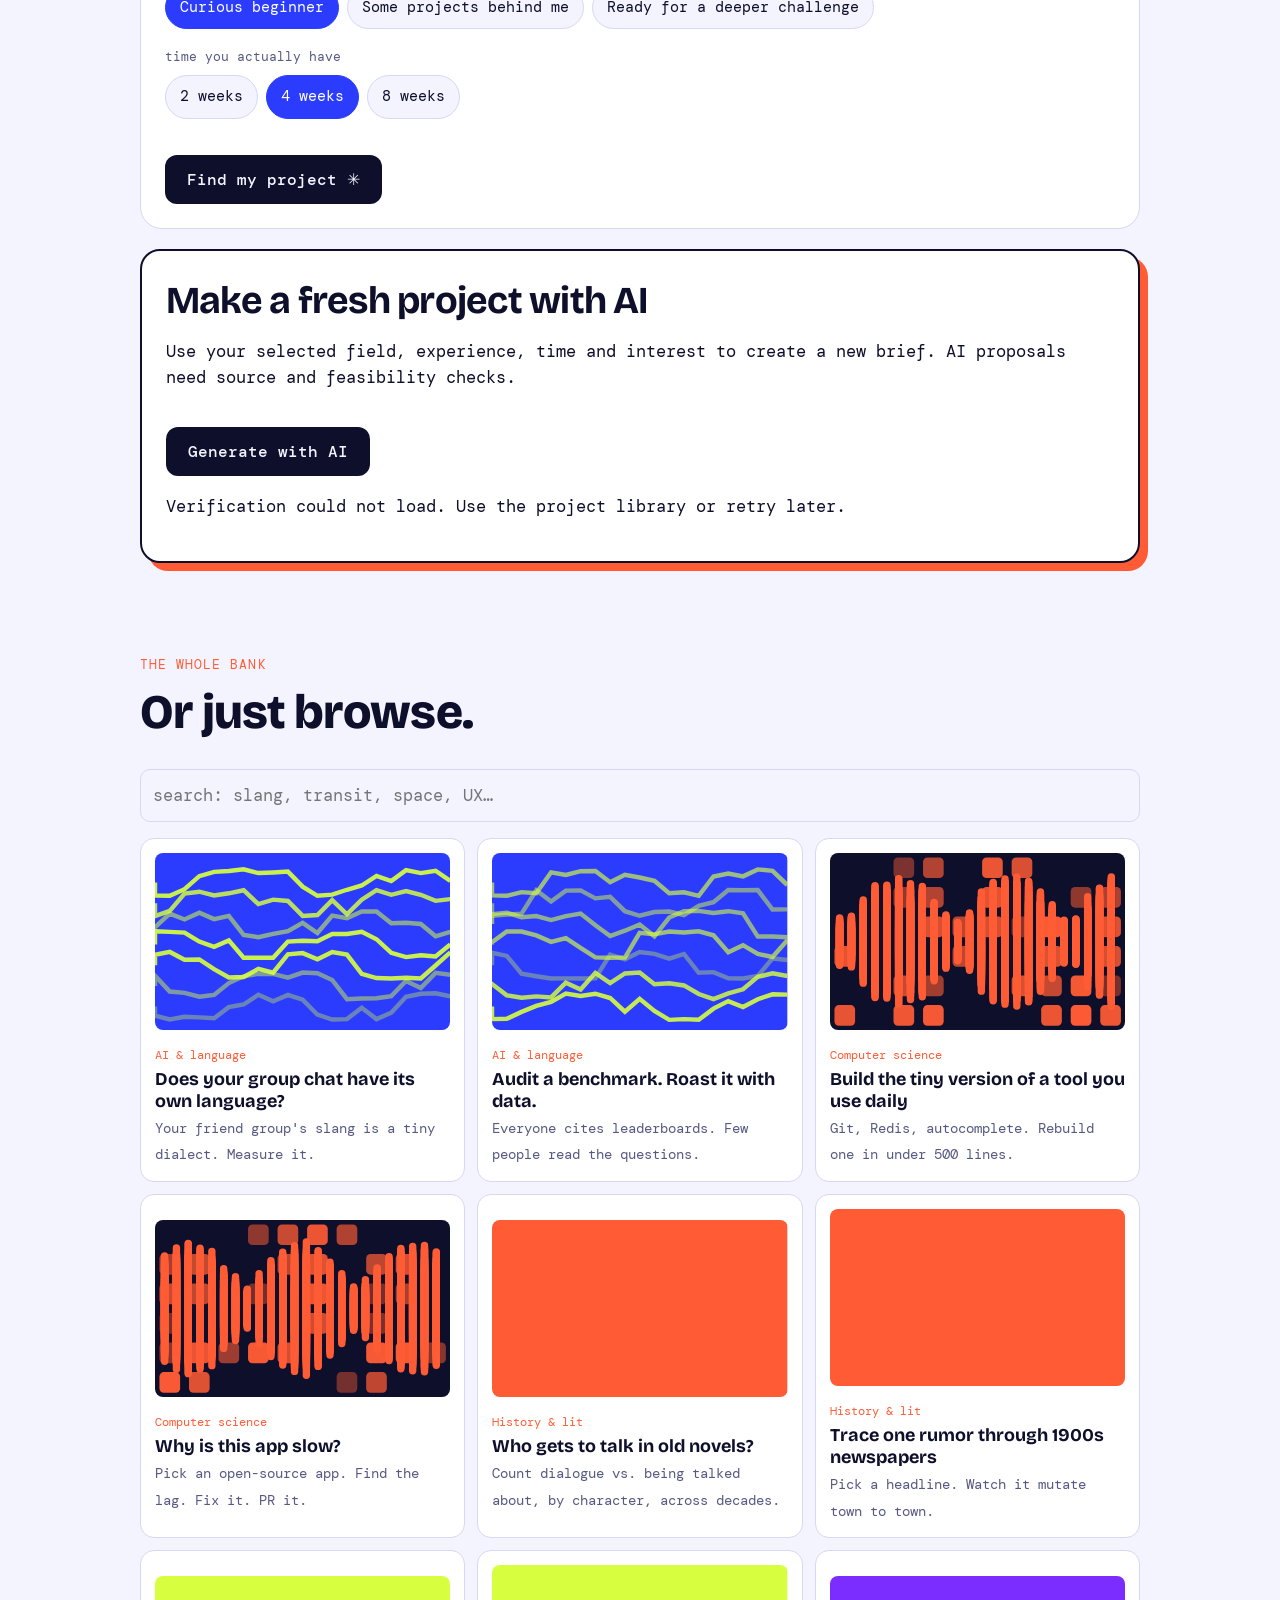
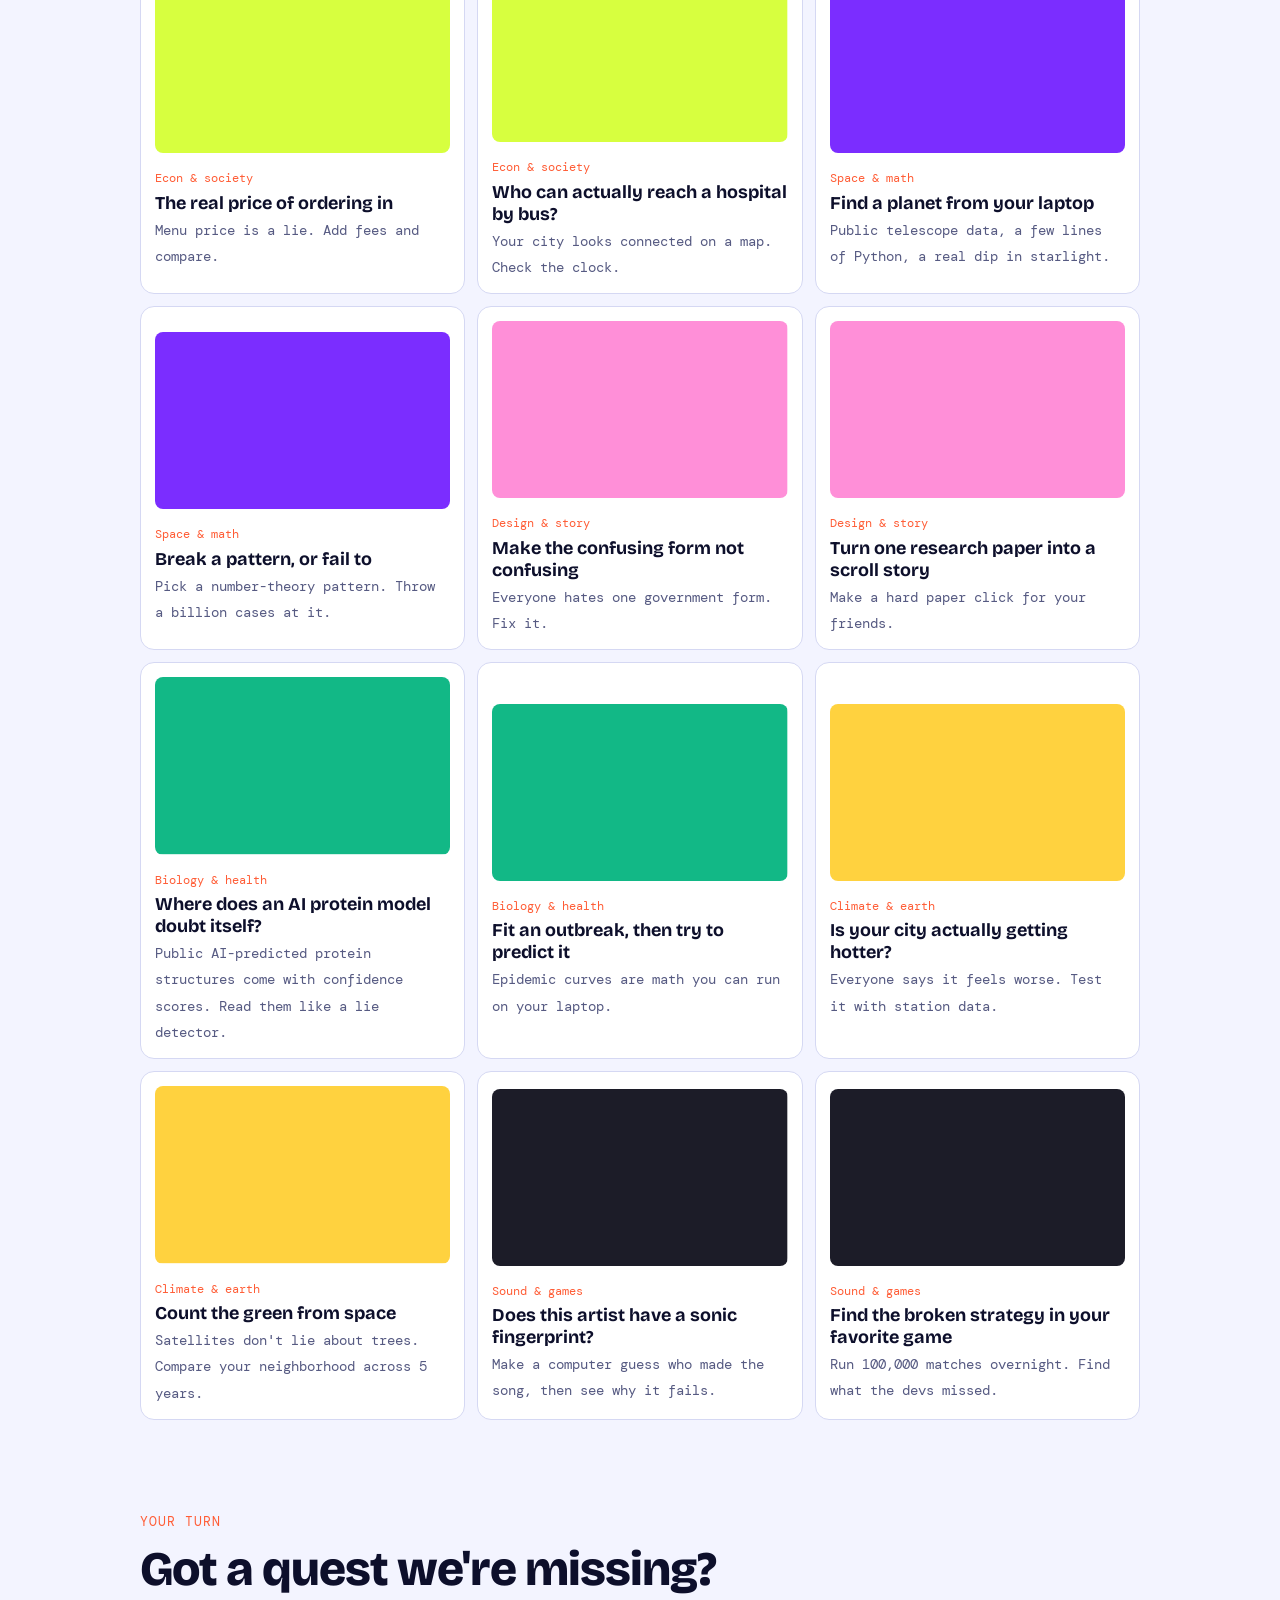
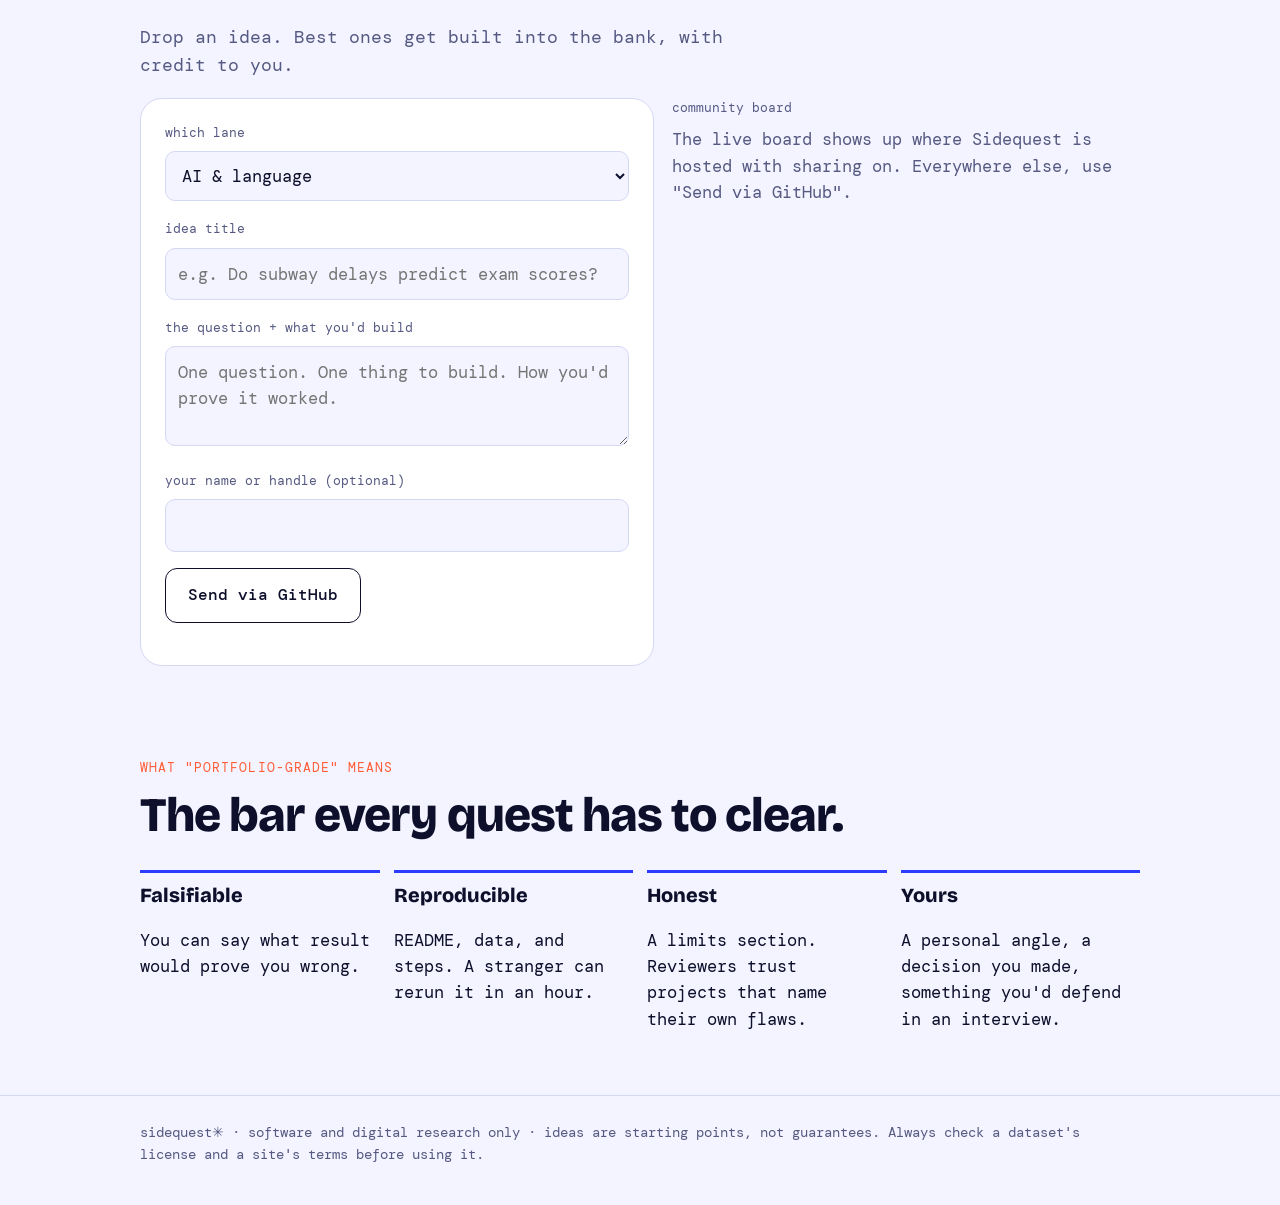
==== commit 167027b4: "Connect Sidequest project generation to protected Cloudflare API" ====
--- a/index.html
+++ b/index.html
@@ -1,251 +1,287 @@
-<!DOCTYPE html>
-<html lang="en">
-<head>
-<meta charset="utf-8">
-<meta name="viewport" content="width=device-width, initial-scale=1, viewport-fit=cover">
-<title>Sidequest: projects worth putting in your portfolio</title>
-<meta name="description" content="Pick a field, get a specific question, a thing to build, and evidence you can defend. Built for makers and applicants.">
-<link rel="stylesheet" href="https://fonts.googleapis.com/css2?family=Bricolage+Grotesque:wght@500;700;800&family=DM+Mono:wght@400;500&display=swap">
+<!DOCTYPE html>
+<html lang="en">
+<head>
+<meta charset="utf-8">
+<meta name="viewport" content="width=device-width, initial-scale=1, viewport-fit=cover">
+<title>Sidequest: projects worth putting in your portfolio</title>
+<meta name="description" content="Pick a field, get a specific question, a thing to build, and evidence you can defend. Built for makers and applicants.">
+<link rel="stylesheet" href="https://fonts.googleapis.com/css2?family=Bricolage+Grotesque:wght@500;700;800&family=DM+Mono:wght@400;500&display=swap">
 <style>
-:root{--bg:#f3f4ff;--ink:#0d0f2b;--mute:#565a82;--card:#fff;--line:#d5d8f3;--acc:#2b3cff;--pop:#ff5c35;--hi:#d7ff3f}
-@media(prefers-color-scheme:dark){:root:not([data-theme=light]){--bg:#0b0c1f;--ink:#f1f2ff;--mute:#9a9ec9;--card:#14163a;--line:#2a2d63;--acc:#8a95ff;--pop:#ff7a58;--hi:#d7ff3f}}
-:root{box-sizing:border-box;padding-top:env(safe-area-inset-top,0px);padding-bottom:env(safe-area-inset-bottom,0px)}
-*,*:before,*:after{box-sizing:inherit}
-html{scroll-behavior:smooth;scroll-padding-top:70px}
-body{margin:0;background:var(--bg);color:var(--ink);font:17px/1.55 "DM Mono",ui-monospace,monospace}
-h1,h2,h3,.d{font-family:"Bricolage Grotesque",system-ui,sans-serif;letter-spacing:-.02em}
-.wrap{max-width:1040px;margin:0 auto;padding:0 20px}
-nav{position:sticky;top:env(safe-area-inset-top,0px);z-index:5;background:color-mix(in srgb,var(--bg) 88%,transparent);backdrop-filter:blur(8px);border-bottom:1px solid var(--line)}
-nav .wrap{display:flex;justify-content:space-between;align-items:center;height:56px}
-nav b{font:800 20px "Bricolage Grotesque",sans-serif}nav b i{color:var(--pop);font-style:normal}
-nav a{color:var(--ink);font-size:14px;margin-left:18px;text-decoration:none}nav a:hover{color:var(--acc)}
-.hero{padding:72px 0 40px}
-.tag{display:inline-block;background:var(--hi);color:#0d0f2b;font-size:13px;font-weight:500;padding:4px 10px;border-radius:99px;transform:rotate(-2deg)}
-h1{font-size:clamp(44px,8.5vw,96px);line-height:.95;margin:18px 0;font-weight:800}
-h1 em{font-style:normal;color:var(--acc);background:linear-gradient(transparent 62%,var(--hi) 62%)}
-.lead{max-width:600px;color:var(--mute);font-size:18px}
-.cta{display:inline-block;margin-top:20px;background:var(--ink);color:var(--bg);padding:14px 22px;border-radius:12px;text-decoration:none;font-weight:500;border:0;font-family:inherit;font-size:16px;cursor:pointer}
-.cta:hover{background:var(--acc);color:#fff}
-.three{display:grid;grid-template-columns:repeat(auto-fit,minmax(240px,1fr));gap:14px;margin:34px 0}
-.three div{background:var(--card);border:1px solid var(--line);border-radius:16px;padding:18px}
-.three b{font:800 22px "Bricolage Grotesque",sans-serif;display:block;margin-bottom:4px}
-.three span{color:var(--mute);font-size:15px}
-section{padding:46px 0}
-h2{font-size:clamp(30px,5vw,48px);margin:0 0 6px;font-weight:800}
-.kick{color:var(--pop);font-size:13px;letter-spacing:.08em;text-transform:uppercase}
-.gen{background:var(--card);border:1px solid var(--line);border-radius:22px;padding:24px;margin-top:18px}
-.lab{display:block;font-size:13px;color:var(--mute);margin:18px 0 8px}
-.chips{display:flex;flex-wrap:wrap;gap:8px}
-.chip{font:inherit;font-size:15px;padding:9px 14px;border-radius:99px;border:1.5px solid var(--line);background:var(--bg);color:var(--ink);cursor:pointer}
-.chip[aria-pressed=true]{background:var(--acc);border-color:var(--acc);color:#fff}
-.chip:hover{border-color:var(--acc)}
-input[type=text]{width:100%;font:inherit;padding:12px;border-radius:10px;border:1.5px solid var(--line);background:var(--bg);color:var(--ink)}
-button:focus-visible,input:focus-visible,a:focus-visible{outline:3px solid var(--acc);outline-offset:2px}
-.res{margin-top:26px;border:2px solid var(--ink);border-radius:20px;padding:24px;background:var(--card);box-shadow:8px 8px 0 var(--pop)}
-.res h3{font-size:clamp(26px,4vw,38px);margin:6px 0 8px;line-height:1.05}
-.res .hook{font-size:18px}
-dl{display:grid;grid-template-columns:130px 1fr;gap:10px 16px;margin:18px 0}
-dt{color:var(--mute);font-size:13px;text-transform:uppercase;letter-spacing:.06em;padding-top:3px}
-dd{margin:0}
-.line{background:var(--hi);color:#0d0f2b;padding:12px 14px;border-radius:10px;font-weight:500}
-.row{display:flex;gap:10px;flex-wrap:wrap;margin-top:16px}
-.ghost{background:none;color:var(--ink);border:1.5px solid var(--ink);margin-top:0}
-.grid{display:grid;grid-template-columns:repeat(auto-fill,minmax(260px,1fr));gap:12px;margin-top:16px}
-.mini{background:var(--card);border:1px solid var(--line);border-radius:14px;padding:14px;text-align:left;font:inherit;color:var(--ink);cursor:pointer}
-.mini:hover{border-color:var(--acc)}
-.mini small{color:var(--pop);font-size:12px}
-.mini b{display:block;font:700 18px "Bricolage Grotesque",sans-serif;margin:2px 0}
-.mini span{font-size:14px;color:var(--mute)}
-.stand{display:grid;grid-template-columns:repeat(auto-fit,minmax(220px,1fr));gap:14px;margin-top:18px}
-.stand div{border-top:3px solid var(--acc);padding-top:10px}
-.stand b{font:800 20px "Bricolage Grotesque",sans-serif}
-svg.art{display:block;width:100%;height:auto}
-.wall{display:grid;grid-template-columns:repeat(auto-fit,minmax(150px,1fr));gap:12px;margin:34px 0 8px}
-.tile{border:2px solid var(--ink);border-radius:16px;overflow:hidden;background:var(--card);cursor:pointer;padding:0;font:inherit;color:var(--ink);text-align:left;transition:transform .15s}
-.tile:nth-child(odd){transform:rotate(-1.2deg)}.tile:nth-child(even){transform:rotate(1deg)}
-.tile:hover{transform:rotate(0) translateY(-4px)}
-.tile b{display:block;padding:8px 10px;font:700 15px "Bricolage Grotesque",sans-serif}
-.banner{border-radius:14px;overflow:hidden;margin:-4px 0 14px;border:2px solid var(--ink)}
-.mini .art{border-radius:8px;margin-bottom:10px}
-.pulse{animation:pl 6s ease-in-out infinite;transform-origin:center}
-@keyframes pl{50%{opacity:.55}}
-select,textarea{width:100%;font:inherit;padding:12px;border-radius:10px;border:1.5px solid var(--line);background:var(--bg);color:var(--ink)}
-textarea{min-height:100px;resize:vertical}
-.sug{display:grid;grid-template-columns:1.1fr 1fr;gap:18px;margin-top:16px}
-@media(max-width:760px){.sug{grid-template-columns:1fr}}
-.board .it{border:1.5px solid var(--line);border-radius:12px;padding:12px;margin-bottom:10px;background:var(--card)}
-.board .it small{color:var(--pop)}
-footer{border-top:1px solid var(--line);padding:26px 0 40px;color:var(--mute);font-size:14px}
-#toast{position:fixed;left:50%;bottom:calc(20px + env(safe-area-inset-bottom,0px));transform:translateX(-50%);background:var(--ink);color:var(--bg);padding:10px 18px;border-radius:99px;opacity:0;transition:opacity .2s;pointer-events:none}
-#toast.on{opacity:1}
-@media(max-width:600px){dl{grid-template-columns:1fr;gap:2px}dt{margin-top:10px}nav a{display:none}}
-@media(prefers-reduced-motion:reduce){html{scroll-behavior:auto}*{transition:none!important}}
-</style>
-</head>
-<body>
-<nav><div class="wrap"><b>sidequest<i>✳</i></b><span><a href="#make">get a project</a><a href="#all">all ideas</a><a href="#bar">the bar</a><a href="#suggest">suggest</a></span></div></nav>
-<main class="wrap">
-<div class="hero">
-  <span class="tag">no more "i want to build something" energy</span>
-  <h1>Side quests that <em>actually ship.</em></h1>
-  <p class="lead">Tell us what you're into. Get one sharp question, one thing to build, and the evidence that proves it worked. Made for people who need receipts: portfolios, applications, maker fairs.</p>
-  <button class="cta" onclick="document.getElementById('make').scrollIntoView()">Get my project ↓</button>
-  <div class="wall" id="wall" aria-label="Pick a discipline"></div>
-  <div class="three">
-    <div><b>1. A real question</b><span>Not "explore AI." Something with an answer you can be wrong about.</span></div>
-    <div><b>2. A real artifact</b><span>Code, a dataset, a tool, a design. Something someone can open.</span></div>
-    <div><b>3. Real evidence</b><span>Numbers, tests, user feedback. A reviewer can poke at it and it holds.</span></div>
-  </div>
-</div>
-
-<section id="make">
-  <div class="kick">step 01</div><h2>What's your thing?</h2>
-  <div class="gen">
-    <span class="lab" style="margin-top:0">pick a lane</span>
-    <div class="chips" id="fields"></div>
-    <label class="lab" for="int">what are you into rn? (optional: music, football, anime, climate, your city…)</label>
-    <input type="text" id="int" maxlength="60" placeholder="type anything. we'll point the project at it">
-    <span class="lab">your level</span>
-    <div class="chips" id="lvl"></div>
-    <span class="lab">time you actually have</span>
-    <div class="chips" id="tm"></div>
-    <div class="row"><button class="cta" id="go">Find my project ✳</button></div>
-  </div>
-  <div id="out" aria-live="polite"></div>
-</section>
-
-<section id="all">
-  <div class="kick">the whole bank</div><h2>Or just browse.</h2>
-  <input type="text" id="q" placeholder="search: slang, transit, space, UX…" aria-label="Search all projects" style="margin-top:14px">
-  <div class="grid" id="grid"></div>
-</section>
-
-<section id="suggest">
-  <div class="kick">your turn</div><h2>Got a quest we're missing?</h2>
-  <p class="lead">Drop an idea. Best ones get built into the bank, with credit to you.</p>
-  <div class="sug">
-    <div class="gen" style="margin-top:0">
-      <label class="lab" for="sField" style="margin-top:0">which lane</label><select id="sField"></select>
-      <label class="lab" for="sTitle">idea title</label><input type="text" id="sTitle" maxlength="80" placeholder="e.g. Do subway delays predict exam scores?">
-      <label class="lab" for="sBody">the question + what you'd build</label><textarea id="sBody" maxlength="500" placeholder="One question. One thing to build. How you'd prove it worked."></textarea>
-      <label class="lab" for="sName">your name or handle (optional)</label><input type="text" id="sName" maxlength="40">
-      <div class="row"><button class="cta" id="sPost" hidden>Post to the board</button><a class="cta ghost" id="sGh" target="_blank" rel="noopener" style="text-decoration:none">Send via GitHub</a></div>
-      <div class="lab" id="sMsg" role="status"></div>
-    </div>
-    <div class="board"><div class="lab" style="margin-top:0">community board</div><div id="board"><div style="color:var(--mute)">The live board shows up where Sidequest is hosted with sharing on. Everywhere else, use "Send via GitHub".</div></div></div>
-  </div>
-</section>
-
-<section id="bar">
-  <div class="kick">what "portfolio-grade" means</div><h2>The bar every quest has to clear.</h2>
-  <div class="stand">
-    <div><b>Falsifiable</b><p>You can say what result would prove you wrong.</p></div>
-    <div><b>Reproducible</b><p>README, data, and steps. A stranger can rerun it in an hour.</p></div>
-    <div><b>Honest</b><p>A limits section. Reviewers trust projects that name their own flaws.</p></div>
-    <div><b>Yours</b><p>A personal angle, a decision you made, something you'd defend in an interview.</p></div>
-  </div>
-</section>
-</main>
-<footer><div class="wrap">sidequest✳ · software and digital research only · ideas are starting points, not guarantees. Always check a dataset's license and a site's terms before using it.</div></footer>
-<div id="toast" role="status"></div>
-
-<script>
-const $=id=>document.getElementById(id);
-const F=["AI & language","Computer science","History & lit","Econ & society","Space & math","Design & story","Biology & health","Climate & earth","Sound & games"];
-const COL=[["#2b3cff","#d7ff3f"],["#0d0f2b","#ff5c35"],["#ff5c35","#0d0f2b"],["#d7ff3f","#2b3cff"],["#7b2dff","#ffd23f"],["#ff8fd8","#0d0f2b"],["#12b886","#0d0f2b"],["#ffd23f","#2b3cff"],["#1c1c28","#d7ff3f"]];
-function rng(a){return()=>{a|=0;a=a+0x6D2B79F5|0;let t=Math.imul(a^a>>>15,1|a);t=t+Math.imul(t^t>>>7,61|t)^t;return((t^t>>>14)>>>0)/4294967296}}
-function art(f,seed){const R=rng(seed*97+f*13+5),[bg,fg]=COL[f];let g='';
-  if(f==0)for(let i=0;i<7;i++){let d='M0 '+(20+i*14);for(let x=0;x<=200;x+=10)d+=' L'+x+' '+(20+i*14+Math.sin(x/18+i+R()*2)*9).toFixed(1);g+=`<path d="${d}" stroke="${fg}" stroke-width="3" fill="none" opacity="${.35+R()*.65}"/>`}
-  else if(f==1)for(let y=0;y<6;y++)for(let x=0;x<10;x++)if(R()>.45)g+=`<rect x="${x*20+3}" y="${y*20+3}" width="14" height="14" rx="3" fill="${fg}" opacity="${.4+R()*.6}"/>`;
-  else if(f==2){for(let i=0;i<7;i++)g+=`<rect x="14" y="${14+i*15}" width="${60+R()*100}" height="6" rx="3" fill="${fg}" opacity=".8"/>`;g+=`<circle cx="164" cy="86" r="22" fill="none" stroke="${fg}" stroke-width="4" stroke-dasharray="6 4"/>`}
-  else if(f==3){for(let i=0;i<9;i++){const h=20+R()*80;g+=`<rect x="${12+i*20}" y="${120-h}" width="14" height="${h}" fill="${fg}" opacity=".85"/>`}g+=`<path d="M12 90 L60 60 L100 75 L150 30 L190 20" stroke="${fg}" stroke-width="3" fill="none"/>`}
-  else if(f==4){for(let i=1;i<5;i++)g+=`<ellipse cx="100" cy="60" rx="${i*24}" ry="${i*12}" fill="none" stroke="${fg}" stroke-width="2" transform="rotate(${-20+i*8} 100 60)" opacity=".6"/>`;for(let i=0;i<6;i++)g+=`<circle cx="${R()*200}" cy="${R()*120}" r="${1+R()*3}" fill="${fg}"/>`;g+=`<circle cx="100" cy="60" r="12" fill="${fg}"/>`}
-  else if(f==5){for(let i=0;i<5;i++)g+=i%2?`<rect x="${R()*140}" y="${R()*70}" width="${40+R()*40}" height="${30+R()*40}" rx="10" fill="${fg}" opacity=".75"/>`:`<circle cx="${30+R()*140}" cy="${20+R()*80}" r="${14+R()*26}" fill="${fg}" opacity=".75"/>`}
-  else if(f==6){for(let x=0;x<=200;x+=5){const y1=60+Math.sin(x/16+seed)*34,y2=60-Math.sin(x/16+seed)*34;if(x%15==0)g+=`<line x1="${x}" y1="${y1}" x2="${x}" y2="${y2}" stroke="${fg}" stroke-width="2" opacity=".6"/>`;g+=`<circle cx="${x}" cy="${y1}" r="3" fill="${fg}"/><circle cx="${x}" cy="${y2}" r="3" fill="${fg}" opacity=".6"/>`}}
-  else if(f==7){const c=["#2b6cff","#6aa6ff","#bcd8ff","#ffd6b0","#ff9a62","#ff5c35","#b3261e"];for(let i=0;i<20;i++){const k=Math.min(6,Math.floor(i/20*7+(R()-.5)*1.6));g+=`<rect x="${i*10}" width="10" height="120" fill="${c[Math.max(0,k)]}"/>`}}
-  else for(let i=0;i<24;i++){const h=10+Math.abs(Math.sin(i/3+seed))*70*R()+R()*20;g+=`<rect x="${i*8+4}" y="${60-h/2}" width="5" height="${h}" rx="2.5" fill="${fg}"/>`}
-  return`<svg class="art" viewBox="0 0 200 120" role="img" aria-label="Abstract art for ${F[f]}"><rect width="200" height="120" fill="${bg}"/><g class="pulse">${g}</g></svg>`}
-// [field, title, hook, question, ship, proof, tags]
-const P=[
-[0,"Does your group chat have its own language?","Your friend group's slang is a tiny dialect. Measure it.","How fast does slang spread inside a friend group, and who starts it?","A script that reads an exported chat (names anonymized, everyone's consent) and charts new-word adoption over time.","20 hand-labeled slang terms, a baseline method, and a plot showing which word dates you got right.","slang chat language social music memes"],
-[0,"Audit a benchmark. Roast it with data.","Everyone cites leaderboards. Few people read the questions.","What share of questions in a popular AI benchmark are wrong, ambiguous, or leaked?","A public error log of 100 questions you hand-checked, tagged by failure type.","Inter-rater check with a friend on 30 of them, plus an error rate with a margin.","ai llm benchmark eval testing"],
-[1,"Build the tiny version of a tool you use daily","Git, Redis, autocomplete. Rebuild one in under 500 lines.","Where does a minimal version match the real thing, and where does it fall apart?","A small working clone with tests.","A benchmark against the real tool and a section titled 'where mine loses'.","git database redis search systems code tools"],
-[1,"Why is this app slow?","Pick an open-source app. Find the lag. Fix it. PR it.","What is the single biggest bottleneck in this codebase, and how much does fixing it save?","A profiled before/after and a pull request (even if not merged).","Flame graph, timing table across 10 runs, and the maintainer's reply if you get one.","performance web speed open source optimization"],
-[2,"Who gets to talk in old novels?","Count dialogue vs. being talked about, by character, across decades.","How did dialogue share by gendered characters change across public-domain novels?","A notebook over Project Gutenberg texts with charts by decade.","Manual check of 100 character labels, with the labeling error rate stated up front.","books gender novels history reading lit"],
-[2,"Trace one rumor through 1900s newspapers","Pick a headline. Watch it mutate town to town.","How did the wording of one story change as it spread through digitized newspapers?","An interactive timeline map using Library of Congress archive scans.","Quoted, cited clippings for every node, plus a note on OCR errors.","news rumor history map archive misinformation"],
-[3,"The real price of ordering in","Menu price is a lie. Add fees and compare.","How much do delivery fees change the real price of the same basket across apps?","A dataset of the same 20 items logged across 3 apps over two weeks.","Your logging method, screenshots as raw data, and a chart with the caveats.","food delivery prices apps money cities student"],
-[3,"Who can actually reach a hospital by bus?","Your city looks connected on a map. Check the clock.","Which neighborhoods can't reach a hospital or library in 30 minutes by public transit?","A map from OpenStreetMap and transit schedule data, with a gap ranking.","Spot-check five routes by actually riding or using the app's own planner.","transit city map access health public data"],
-[4,"Find a planet from your laptop","Public telescope data, a few lines of Python, a real dip in starlight.","Can you recover a known exoplanet's orbit from public light-curve data?","A notebook that cleans the data, finds the transit, and fits the period.","Your period compared to the published catalog value, with the error explained.","space planets nasa astronomy telescope data science"],
-[4,"Break a pattern, or fail to","Pick a number-theory pattern. Throw a billion cases at it.","Does this pattern hold, and where would a counterexample hide?","A fast simulation plus a visualization.","A clear split between 'tested up to N' and 'proved', which is the whole point.","math numbers proof patterns collatz primes puzzles"],
-[5,"Make the confusing form not confusing","Everyone hates one government form. Fix it.","Can a redesign cut the time it takes strangers to finish a confusing form?","A before/after redesign, clickable.","Timed test with 5 people each way and a table of the results.","ux design forms government accessibility figma"],
-[5,"Turn one research paper into a scroll story","Make a hard paper click for your friends.","Do readers understand the paper better from your explainer than from its abstract?","A scrollytelling page for one paper.","Five-question quiz given to 5 people per version, with scores shown.","explainer paper science storytelling visual data journalism"],
-[6,"Where does an AI protein model doubt itself?","Public AI-predicted protein structures come with confidence scores. Read them like a lie detector.","Do low-confidence regions of predicted protein structures line up with parts of the protein that are naturally floppy?","A notebook comparing confidence scores with a public disorder predictor across 20 proteins.","A scatter plot and correlation, plus a list of outliers you checked by hand.","biology protein ai structure alphafold medicine health science"],
-[6,"Fit an outbreak, then try to predict it","Epidemic curves are math you can run on your laptop.","How well does a simple disease-spread model predict next month's cases from this month's data?","A model fit to public historical flu or measles data, with an interactive 'what if' slider.","Hold out the last weeks, predict them, report the error. Say where the model is wrong.","biology disease epidemic covid flu model health math"],
-[7,"Is your city actually getting hotter?","Everyone says it feels worse. Test it with station data.","How much has your city's temperature changed in 40 years, and is it more than random noise?","A trend chart from public weather-station data with an uncertainty band.","Compare a city station to a nearby rural one, and report if the gap is real or just a data glitch.","climate weather city heat earth environment data"],
-[7,"Count the green from space","Satellites don't lie about trees. Compare your neighborhood across 5 years.","Did vegetation in this area go up or down between two years, and where?","A before/after vegetation map from public satellite imagery.","Check five spots against street-level photos and report how many your map got right.","climate satellite trees green map earth environment city"],
-[8,"Does this artist have a sonic fingerprint?","Make a computer guess who made the song, then see why it fails.","Can simple audio features tell one artist's tracks from another's?","A script that pulls audio features from 200 tracks you own the rights to use, and a classifier.","A confusion matrix, plus the songs it confused and a guess about why.","music sound audio spotify songs artist ai playlist"],
-[8,"Find the broken strategy in your favorite game","Run 100,000 matches overnight. Find what the devs missed.","Is one strategy in this game too strong, and what small change would fix it?","A simple simulator of a card, board, or combat game.","Win-rate table from the sim, plus 20 real games with friends to see if they agree.","game games gaming sim strategy cards esports balance"]
-];
-const LV=["Curious beginner","Some projects behind me","Ready for a deeper challenge"],TM=["2 weeks","4 weeks","8 weeks"];
-const SC=["Use the starter data and one method. Keep it small and finish.","Add a baseline to beat and a limits section.","Pre-register your claim, then have a friend rerun it from your README."];
-const PL=[["Day 1-3: set up and collect","Day 4-10: build the core","Day 11-14: test, write up"],["Week 1: data and setup","Week 2-3: build and iterate","Week 4: test, write, publish"],["Week 1-2: question and data","Week 3-5: build","Week 6-7: stress-test it","Week 8: write up, share, ask for feedback"]];
-const st={f:0,l:0,t:1,rank:[],i:0};
-function chips(id,arr,key){const el=$(id);el.innerHTML=arr.map((a,i)=>`<button class="chip" aria-pressed="${st[key]===i}" data-i="${i}">${a}</button>`).join('');
-  el.onclick=e=>{const i=e.target.dataset.i;if(i==null)return;st[key]=+i;chips(id,arr,key)}}
-$('wall').innerHTML=F.map((n,i)=>`<button class="tile" data-i="${i}">${art(i,i+3)}<b>${n}</b></button>`).join('');
-$('wall').onclick=e=>{const b=e.target.closest('.tile');if(!b)return;st.f=+b.dataset.i;chips('fields',F,'f');document.getElementById('make').scrollIntoView()};
-$('sField').innerHTML=F.map((n,i)=>`<option value="${i}">${n}</option>`).join('');
-chips('fields',F,'f');chips('lvl',LV,'l');chips('tm',TM,'t');
-function rank(){
-  const w=$('int').value.toLowerCase().split(/[^a-z0-9]+/).filter(x=>x.length>2);
-  return P.map((p,i)=>({i,s:(p[0]===st.f?3:0)+w.reduce((a,x)=>a+(p[6].includes(x)||p[1].toLowerCase().includes(x)?2:0),0)})).sort((a,b)=>b.s-a.s||a.i-b.i).map(x=>x.i);
-}
-function show(idx){
-  const p=P[idx],a=$('int').value.trim(),n=st.t;
-  const brief=`${p[1]}\nQuestion: ${p[3]}\nBuild: ${p[4]}\nEvidence: ${p[5]}\nScope: ${SC[st.l]}\nPlan: ${PL[n].join(' | ')}`;
-  $('out').innerHTML=`<div class="res"><div class="banner">${art(p[0],idx+1)}</div><span class="kick">${F[p[0]]} · ${TM[n]} · ${LV[st.l]}</span><h3>${p[1]}</h3><div class="hook">${p[2]}</div>
-  <dl><dt>The question</dt><dd>${p[3]}</dd><dt>You ship</dt><dd>${p[4]}</dd><dt>Evidence</dt><dd>${p[5]}</dd>
-  ${a?`<dt>Your angle</dt><dd>Aim it at <b>${a.replace(/[<>&"]/g,'')}</b>. A personal angle is what makes this yours.</dd>`:''}
-  <dt>Scope for you</dt><dd>${SC[st.l]}</dd><dt>Plan</dt><dd>${PL[n].join('<br>')}</dd></dl>
-  <div class="line">Portfolio line: "I asked: ${p[3].replace(/\?$/,'')}. I built [your artifact] and tested it with [your evidence]. Result: [your number]."</div>
-  <div class="row"><button class="cta" id="again">Another idea ↻</button><button class="cta ghost" id="cp">Copy brief</button></div></div>`;
-  $('again').onclick=()=>{st.i=(st.i+1)%st.rank.length;show(st.rank[st.i])};
-  $('cp').onclick=async()=>{try{await navigator.clipboard.writeText(brief);toast('Copied')}catch(e){toast('Select and copy manually')}};
-  $('out').scrollIntoView({behavior:'smooth',block:'nearest'});
-}
-$('go').onclick=()=>{st.rank=rank();st.i=0;show(st.rank[0])};
-function grid(){const q=$('q').value.toLowerCase();
-  const list=P.map((p,i)=>[p,i]).filter(([p])=>!q||(p[1]+p[2]+p[3]+p[6]).toLowerCase().includes(q));
-  $('grid').innerHTML=list.length?list.map(([p,i])=>`<button class="mini" data-i="${i}">${art(p[0],i+1)}<small>${F[p[0]]}</small><b>${p[1]}</b><span>${p[2]}</span></button>`).join(''):'<span>nothing matched. try a broader word.</span>'}
-$('q').oninput=grid;
-$('grid').onclick=e=>{const b=e.target.closest('.mini');if(!b)return;st.rank=[+b.dataset.i];st.i=0;show(+b.dataset.i);document.getElementById('make').scrollIntoView()};
-function toast(t){const e=$('toast');e.textContent=t;e.classList.add('on');setTimeout(()=>e.classList.remove('on'),1600)}
-grid();
-const REPO='sarvleenwalia/sidequest';
-function sugData(){return{f:F[+$('sField').value],t:$('sTitle').value.trim(),b:$('sBody').value.trim(),n:$('sName').value.trim()}}
-function ghLink(){const d=sugData();$('sGh').href=`https://github.com/${REPO}/issues/new?title=${encodeURIComponent('Quest idea: '+d.t)}&body=${encodeURIComponent(`Lane: ${d.f}\n\n${d.b}\n\nFrom: ${d.n||'anonymous'}`)}`}
-['sField','sTitle','sBody','sName'].forEach(i=>$(i).addEventListener('input',ghLink));ghLink();
-$('sGh').onclick=e=>{const d=sugData();if(!d.t||!d.b){e.preventDefault();$('sMsg').textContent='Add a title and a few words about it first.'}};
-(async()=>{
-  let col=null;
-  try{const db=window.claude&&await claude.use('db');if(db)col=db.collection('suggestions')}catch(e){}
-  if(!col)return;
-  $('sPost').hidden=false;
-  col.orderBy('ts','desc').limit(8).onSnapshot(snap=>{
-    const b=$('board');b.textContent='';
-    if(!snap.docs.length){b.textContent='No ideas yet. Be the first.';return}
-    snap.docs.forEach(d=>{const v=d.data(),el=document.createElement('div');el.className='it';
-      const sm=document.createElement('small'),h=document.createElement('b'),tx=document.createElement('div');
-      sm.textContent=String(v.f||'')+(v.n?' · '+v.n:'');h.textContent=String(v.t||'');tx.textContent=String(v.b||'');
-      el.append(sm,document.createElement('br'),h,tx);b.append(el)})
-  },()=>{});
-  $('sPost').onclick=async()=>{const d=sugData();
-    if(!d.t||!d.b){$('sMsg').textContent='Add a title and a few words about it first.';return}
-    $('sPost').disabled=true;
-    try{await col.add({f:d.f,t:d.t,b:d.b,n:d.n,ts:Date.now()});$('sTitle').value=$('sBody').value='';$('sMsg').textContent='Posted. Thanks!';ghLink()}
-    catch(e){$('sMsg').textContent='Could not post here. Use "Send via GitHub" instead.'}
-    setTimeout(()=>$('sPost').disabled=false,3000)};
-})();
-</script>
-</body>
-</html>
+[hidden]{display:none!important}
+:root{--bg:#f3f4ff;--ink:#0d0f2b;--mute:#565a82;--card:#fff;--line:#d5d8f3;--acc:#2b3cff;--pop:#ff5c35;--hi:#d7ff3f}
+@media(prefers-color-scheme:dark){:root:not([data-theme=light]){--bg:#0b0c1f;--ink:#f1f2ff;--mute:#9a9ec9;--card:#14163a;--line:#2a2d63;--acc:#8a95ff;--pop:#ff7a58;--hi:#d7ff3f}}
+:root{box-sizing:border-box;padding-top:env(safe-area-inset-top,0px);padding-bottom:env(safe-area-inset-bottom,0px)}
+*,*:before,*:after{box-sizing:inherit}
+html{scroll-behavior:smooth;scroll-padding-top:70px}
+body{margin:0;background:var(--bg);color:var(--ink);font:17px/1.55 "DM Mono",ui-monospace,monospace}
+h1,h2,h3,.d{font-family:"Bricolage Grotesque",system-ui,sans-serif;letter-spacing:-.02em}
+.wrap{max-width:1040px;margin:0 auto;padding:0 20px}
+nav{position:sticky;top:env(safe-area-inset-top,0px);z-index:5;background:color-mix(in srgb,var(--bg) 88%,transparent);backdrop-filter:blur(8px);border-bottom:1px solid var(--line)}
+nav .wrap{display:flex;justify-content:space-between;align-items:center;height:56px}
+nav b{font:800 20px "Bricolage Grotesque",sans-serif}nav b i{color:var(--pop);font-style:normal}
+nav a{color:var(--ink);font-size:14px;margin-left:18px;text-decoration:none}nav a:hover{color:var(--acc)}
+.hero{padding:72px 0 40px}
+.tag{display:inline-block;background:var(--hi);color:#0d0f2b;font-size:13px;font-weight:500;padding:4px 10px;border-radius:99px;transform:rotate(-2deg)}
+h1{font-size:clamp(44px,8.5vw,96px);line-height:.95;margin:18px 0;font-weight:800}
+h1 em{font-style:normal;color:var(--acc);background:linear-gradient(transparent 62%,var(--hi) 62%)}
+.lead{max-width:600px;color:var(--mute);font-size:18px}
+.cta{display:inline-block;margin-top:20px;background:var(--ink);color:var(--bg);padding:14px 22px;border-radius:12px;text-decoration:none;font-weight:500;border:0;font-family:inherit;font-size:16px;cursor:pointer}
+.cta:hover{background:var(--acc);color:#fff}
+.three{display:grid;grid-template-columns:repeat(auto-fit,minmax(240px,1fr));gap:14px;margin:34px 0}
+.three div{background:var(--card);border:1px solid var(--line);border-radius:16px;padding:18px}
+.three b{font:800 22px "Bricolage Grotesque",sans-serif;display:block;margin-bottom:4px}
+.three span{color:var(--mute);font-size:15px}
+section{padding:46px 0}
+h2{font-size:clamp(30px,5vw,48px);margin:0 0 6px;font-weight:800}
+.kick{color:var(--pop);font-size:13px;letter-spacing:.08em;text-transform:uppercase}
+.gen{background:var(--card);border:1px solid var(--line);border-radius:22px;padding:24px;margin-top:18px}
+.lab{display:block;font-size:13px;color:var(--mute);margin:18px 0 8px}
+.chips{display:flex;flex-wrap:wrap;gap:8px}
+.chip{font:inherit;font-size:15px;padding:9px 14px;border-radius:99px;border:1.5px solid var(--line);background:var(--bg);color:var(--ink);cursor:pointer}
+.chip[aria-pressed=true]{background:var(--acc);border-color:var(--acc);color:#fff}
+.chip:hover{border-color:var(--acc)}
+input[type=text]{width:100%;font:inherit;padding:12px;border-radius:10px;border:1.5px solid var(--line);background:var(--bg);color:var(--ink)}
+button:focus-visible,input:focus-visible,a:focus-visible{outline:3px solid var(--acc);outline-offset:2px}
+.res{margin-top:26px;border:2px solid var(--ink);border-radius:20px;padding:24px;background:var(--card);box-shadow:8px 8px 0 var(--pop)}
+.res h3{font-size:clamp(26px,4vw,38px);margin:6px 0 8px;line-height:1.05}
+.res .hook{font-size:18px}
+dl{display:grid;grid-template-columns:130px 1fr;gap:10px 16px;margin:18px 0}
+dt{color:var(--mute);font-size:13px;text-transform:uppercase;letter-spacing:.06em;padding-top:3px}
+dd{margin:0}
+.line{background:var(--hi);color:#0d0f2b;padding:12px 14px;border-radius:10px;font-weight:500}
+.row{display:flex;gap:10px;flex-wrap:wrap;margin-top:16px}
+.ghost{background:none;color:var(--ink);border:1.5px solid var(--ink);margin-top:0}
+.grid{display:grid;grid-template-columns:repeat(auto-fill,minmax(260px,1fr));gap:12px;margin-top:16px}
+.mini{background:var(--card);border:1px solid var(--line);border-radius:14px;padding:14px;text-align:left;font:inherit;color:var(--ink);cursor:pointer}
+.mini:hover{border-color:var(--acc)}
+.mini small{color:var(--pop);font-size:12px}
+.mini b{display:block;font:700 18px "Bricolage Grotesque",sans-serif;margin:2px 0}
+.mini span{font-size:14px;color:var(--mute)}
+.stand{display:grid;grid-template-columns:repeat(auto-fit,minmax(220px,1fr));gap:14px;margin-top:18px}
+.stand div{border-top:3px solid var(--acc);padding-top:10px}
+.stand b{font:800 20px "Bricolage Grotesque",sans-serif}
+svg.art{display:block;width:100%;height:auto}
+.wall{display:grid;grid-template-columns:repeat(auto-fit,minmax(150px,1fr));gap:12px;margin:34px 0 8px}
+.tile{border:2px solid var(--ink);border-radius:16px;overflow:hidden;background:var(--card);cursor:pointer;padding:0;font:inherit;color:var(--ink);text-align:left;transition:transform .15s}
+.tile:nth-child(odd){transform:rotate(-1.2deg)}.tile:nth-child(even){transform:rotate(1deg)}
+.tile:hover{transform:rotate(0) translateY(-4px)}
+.tile b{display:block;padding:8px 10px;font:700 15px "Bricolage Grotesque",sans-serif}
+.banner{border-radius:14px;overflow:hidden;margin:-4px 0 14px;border:2px solid var(--ink)}
+.mini .art{border-radius:8px;margin-bottom:10px}
+.pulse{animation:pl 6s ease-in-out infinite;transform-origin:center}
+@keyframes pl{50%{opacity:.55}}
+select,textarea{width:100%;font:inherit;padding:12px;border-radius:10px;border:1.5px solid var(--line);background:var(--bg);color:var(--ink)}
+textarea{min-height:100px;resize:vertical}
+.sug{display:grid;grid-template-columns:1.1fr 1fr;gap:18px;margin-top:16px}
+@media(max-width:760px){.sug{grid-template-columns:1fr}}
+.board .it{border:1.5px solid var(--line);border-radius:12px;padding:12px;margin-bottom:10px;background:var(--card)}
+.board .it small{color:var(--pop)}
+footer{border-top:1px solid var(--line);padding:26px 0 40px;color:var(--mute);font-size:14px}
+#toast{position:fixed;left:50%;bottom:calc(20px + env(safe-area-inset-bottom,0px));transform:translateX(-50%);background:var(--ink);color:var(--bg);padding:10px 18px;border-radius:99px;opacity:0;transition:opacity .2s;pointer-events:none}
+#toast.on{opacity:1}
+@media(max-width:600px){dl{grid-template-columns:1fr;gap:2px}dt{margin-top:10px}nav a{display:none}}
+@media(prefers-reduced-motion:reduce){html{scroll-behavior:auto}*{transition:none!important}}
+</style>
+</head>
+<body>
+<nav><div class="wrap"><b>sidequest<i>✳</i></b><span><a href="#make">get a project</a><a href="#all">all ideas</a><a href="#bar">the bar</a><a href="#suggest">suggest</a></span></div></nav>
+<main class="wrap">
+<div class="hero">
+  <span class="tag">no more "i want to build something" energy</span>
+  <h1>Side quests that <em>actually ship.</em></h1>
+  <p class="lead">Tell us what you're into. Get one sharp question, one thing to build, and the evidence that proves it worked. Made for people who need receipts: portfolios, applications, maker fairs.</p>
+  <button class="cta" onclick="document.getElementById('make').scrollIntoView()">Get my project ↓</button>
+  <div class="wall" id="wall" aria-label="Pick a discipline"></div>
+  <div class="three">
+    <div><b>1. A real question</b><span>Not "explore AI." Something with an answer you can be wrong about.</span></div>
+    <div><b>2. A real artifact</b><span>Code, a dataset, a tool, a design. Something someone can open.</span></div>
+    <div><b>3. Real evidence</b><span>Numbers, tests, user feedback. A reviewer can poke at it and it holds.</span></div>
+  </div>
+</div>
+
+<section id="make">
+  <div class="kick">step 01</div><h2>What's your thing?</h2>
+  <div class="gen">
+    <span class="lab" style="margin-top:0">pick a lane</span>
+    <div class="chips" id="fields"></div>
+    <label class="lab" for="int">what are you into rn? (optional: music, football, anime, climate, your city…)</label>
+    <input type="text" id="int" maxlength="60" placeholder="type anything. we'll point the project at it">
+    <span class="lab">your level</span>
+    <div class="chips" id="lvl"></div>
+    <span class="lab">time you actually have</span>
+    <div class="chips" id="tm"></div>
+    <div class="row"><button class="cta" id="go">Find my project ✳</button></div>
+  </div>
+  <div id="out" aria-live="polite"></div>
+  <div class="res" id="ai-panel" style="margin-top:20px">
+    <h3>Make a fresh project with AI</h3>
+    <p>Use your selected field, experience, time and interest to create a new brief. AI proposals need source and feasibility checks.</p>
+    <div id="ai-verification"></div>
+    <button class="cta" id="ai-go" disabled>Generate with AI</button>
+    <p id="ai-status" role="status">AI connection is being configured. The project library works above.</p>
+    <div id="ai-result" aria-live="polite" style="white-space:pre-wrap;overflow-wrap:anywhere"></div>
+    <button class="cta ghost" id="ai-copy" hidden>Copy AI brief</button>
+  </div>
+
+</section>
+
+<section id="all">
+  <div class="kick">the whole bank</div><h2>Or just browse.</h2>
+  <input type="text" id="q" placeholder="search: slang, transit, space, UX…" aria-label="Search all projects" style="margin-top:14px">
+  <div class="grid" id="grid"></div>
+</section>
+
+<section id="suggest">
+  <div class="kick">your turn</div><h2>Got a quest we're missing?</h2>
+  <p class="lead">Drop an idea. Best ones get built into the bank, with credit to you.</p>
+  <div class="sug">
+    <div class="gen" style="margin-top:0">
+      <label class="lab" for="sField" style="margin-top:0">which lane</label><select id="sField"></select>
+      <label class="lab" for="sTitle">idea title</label><input type="text" id="sTitle" maxlength="80" placeholder="e.g. Do subway delays predict exam scores?">
+      <label class="lab" for="sBody">the question + what you'd build</label><textarea id="sBody" maxlength="500" placeholder="One question. One thing to build. How you'd prove it worked."></textarea>
+      <label class="lab" for="sName">your name or handle (optional)</label><input type="text" id="sName" maxlength="40">
+      <div class="row"><button class="cta" id="sPost" hidden>Post to the board</button><a class="cta ghost" id="sGh" target="_blank" rel="noopener" style="text-decoration:none">Send via GitHub</a></div>
+      <div class="lab" id="sMsg" role="status"></div>
+    </div>
+    <div class="board"><div class="lab" style="margin-top:0">community board</div><div id="board"><div style="color:var(--mute)">The live board shows up where Sidequest is hosted with sharing on. Everywhere else, use "Send via GitHub".</div></div></div>
+  </div>
+</section>
+
+<section id="bar">
+  <div class="kick">what "portfolio-grade" means</div><h2>The bar every quest has to clear.</h2>
+  <div class="stand">
+    <div><b>Falsifiable</b><p>You can say what result would prove you wrong.</p></div>
+    <div><b>Reproducible</b><p>README, data, and steps. A stranger can rerun it in an hour.</p></div>
+    <div><b>Honest</b><p>A limits section. Reviewers trust projects that name their own flaws.</p></div>
+    <div><b>Yours</b><p>A personal angle, a decision you made, something you'd defend in an interview.</p></div>
+  </div>
+</section>
+</main>
+<footer><div class="wrap">sidequest✳ · software and digital research only · ideas are starting points, not guarantees. Always check a dataset's license and a site's terms before using it.</div></footer>
+<div id="toast" role="status"></div>
+
+<script>
+const $=id=>document.getElementById(id);
+const F=["AI & language","Computer science","History & lit","Econ & society","Space & math","Design & story","Biology & health","Climate & earth","Sound & games"];
+const COL=[["#2b3cff","#d7ff3f"],["#0d0f2b","#ff5c35"],["#ff5c35","#0d0f2b"],["#d7ff3f","#2b3cff"],["#7b2dff","#ffd23f"],["#ff8fd8","#0d0f2b"],["#12b886","#0d0f2b"],["#ffd23f","#2b3cff"],["#1c1c28","#d7ff3f"]];
+function rng(a){return()=>{a|=0;a=a+0x6D2B79F5|0;let t=Math.imul(a^a>>>15,1|a);t=t+Math.imul(t^t>>>7,61|t)^t;return((t^t>>>14)>>>0)/4294967296}}
+function art(f,seed){const R=rng(seed*97+f*13+5),[bg,fg]=COL[f];let g='';
+  if(f==0)for(let i=0;i<7;i++){let d='M0 '+(20+i*14);for(let x=0;x<=200;x+=10)d+=' L'+x+' '+(20+i*14+Math.sin(x/18+i+R()*2)*9).toFixed(1);g+=`<path d="${d}" stroke="${fg}" stroke-width="3" fill="none" opacity="${.35+R()*.65}"/>`}
+  else if(f==1)for(let y=0;y<6;y++)for(let x=0;x<10;x++)if(R()>.45)g+=`<rect x="${x*20+3}" y="${y*20+3}" width="14" height="14" rx="3" fill="${fg}" opacity="${.4+R()*.6}"/>`;
+  else if(f==2){for(let i=0;i<7;i++)g+=`<rect x="14" y="${14+i*15}" width="${60+R()*100}" height="6" rx="3" fill="${fg}" opacity=".8"/>`;g+=`<circle cx="164" cy="86" r="22" fill="none" stroke="${fg}" stroke-width="4" stroke-dasharray="6 4"/>`}
+  else if(f==3){for(let i=0;i<9;i++){const h=20+R()*80;g+=`<rect x="${12+i*20}" y="${120-h}" width="14" height="${h}" fill="${fg}" opacity=".85"/>`}g+=`<path d="M12 90 L60 60 L100 75 L150 30 L190 20" stroke="${fg}" stroke-width="3" fill="none"/>`}
+  else if(f==4){for(let i=1;i<5;i++)g+=`<ellipse cx="100" cy="60" rx="${i*24}" ry="${i*12}" fill="none" stroke="${fg}" stroke-width="2" transform="rotate(${-20+i*8} 100 60)" opacity=".6"/>`;for(let i=0;i<6;i++)g+=`<circle cx="${R()*200}" cy="${R()*120}" r="${1+R()*3}" fill="${fg}"/>`;g+=`<circle cx="100" cy="60" r="12" fill="${fg}"/>`}
+  else if(f==5){for(let i=0;i<5;i++)g+=i%2?`<rect x="${R()*140}" y="${R()*70}" width="${40+R()*40}" height="${30+R()*40}" rx="10" fill="${fg}" opacity=".75"/>`:`<circle cx="${30+R()*140}" cy="${20+R()*80}" r="${14+R()*26}" fill="${fg}" opacity=".75"/>`}
+  else if(f==6){for(let x=0;x<=200;x+=5){const y1=60+Math.sin(x/16+seed)*34,y2=60-Math.sin(x/16+seed)*34;if(x%15==0)g+=`<line x1="${x}" y1="${y1}" x2="${x}" y2="${y2}" stroke="${fg}" stroke-width="2" opacity=".6"/>`;g+=`<circle cx="${x}" cy="${y1}" r="3" fill="${fg}"/><circle cx="${x}" cy="${y2}" r="3" fill="${fg}" opacity=".6"/>`}}
+  else if(f==7){const c=["#2b6cff","#6aa6ff","#bcd8ff","#ffd6b0","#ff9a62","#ff5c35","#b3261e"];for(let i=0;i<20;i++){const k=Math.min(6,Math.floor(i/20*7+(R()-.5)*1.6));g+=`<rect x="${i*10}" width="10" height="120" fill="${c[Math.max(0,k)]}"/>`}}
+  else for(let i=0;i<24;i++){const h=10+Math.abs(Math.sin(i/3+seed))*70*R()+R()*20;g+=`<rect x="${i*8+4}" y="${60-h/2}" width="5" height="${h}" rx="2.5" fill="${fg}"/>`}
+  return`<svg class="art" viewBox="0 0 200 120" role="img" aria-label="Abstract art for ${F[f]}"><rect width="200" height="120" fill="${bg}"/><g class="pulse">${g}</g></svg>`}
+// [field, title, hook, question, ship, proof, tags]
+const P=[
+[0,"Does your group chat have its own language?","Your friend group's slang is a tiny dialect. Measure it.","How fast does slang spread inside a friend group, and who starts it?","A script that reads an exported chat (names anonymized, everyone's consent) and charts new-word adoption over time.","20 hand-labeled slang terms, a baseline method, and a plot showing which word dates you got right.","slang chat language social music memes"],
+[0,"Audit a benchmark. Roast it with data.","Everyone cites leaderboards. Few people read the questions.","What share of questions in a popular AI benchmark are wrong, ambiguous, or leaked?","A public error log of 100 questions you hand-checked, tagged by failure type.","Inter-rater check with a friend on 30 of them, plus an error rate with a margin.","ai llm benchmark eval testing"],
+[1,"Build the tiny version of a tool you use daily","Git, Redis, autocomplete. Rebuild one in under 500 lines.","Where does a minimal version match the real thing, and where does it fall apart?","A small working clone with tests.","A benchmark against the real tool and a section titled 'where mine loses'.","git database redis search systems code tools"],
+[1,"Why is this app slow?","Pick an open-source app. Find the lag. Fix it. PR it.","What is the single biggest bottleneck in this codebase, and how much does fixing it save?","A profiled before/after and a pull request (even if not merged).","Flame graph, timing table across 10 runs, and the maintainer's reply if you get one.","performance web speed open source optimization"],
+[2,"Who gets to talk in old novels?","Count dialogue vs. being talked about, by character, across decades.","How did dialogue share by gendered characters change across public-domain novels?","A notebook over Project Gutenberg texts with charts by decade.","Manual check of 100 character labels, with the labeling error rate stated up front.","books gender novels history reading lit"],
+[2,"Trace one rumor through 1900s newspapers","Pick a headline. Watch it mutate town to town.","How did the wording of one story change as it spread through digitized newspapers?","An interactive timeline map using Library of Congress archive scans.","Quoted, cited clippings for every node, plus a note on OCR errors.","news rumor history map archive misinformation"],
+[3,"The real price of ordering in","Menu price is a lie. Add fees and compare.","How much do delivery fees change the real price of the same basket across apps?","A dataset of the same 20 items logged across 3 apps over two weeks.","Your logging method, screenshots as raw data, and a chart with the caveats.","food delivery prices apps money cities student"],
+[3,"Who can actually reach a hospital by bus?","Your city looks connected on a map. Check the clock.","Which neighborhoods can't reach a hospital or library in 30 minutes by public transit?","A map from OpenStreetMap and transit schedule data, with a gap ranking.","Spot-check five routes by actually riding or using the app's own planner.","transit city map access health public data"],
+[4,"Find a planet from your laptop","Public telescope data, a few lines of Python, a real dip in starlight.","Can you recover a known exoplanet's orbit from public light-curve data?","A notebook that cleans the data, finds the transit, and fits the period.","Your period compared to the published catalog value, with the error explained.","space planets nasa astronomy telescope data science"],
+[4,"Break a pattern, or fail to","Pick a number-theory pattern. Throw a billion cases at it.","Does this pattern hold, and where would a counterexample hide?","A fast simulation plus a visualization.","A clear split between 'tested up to N' and 'proved', which is the whole point.","math numbers proof patterns collatz primes puzzles"],
+[5,"Make the confusing form not confusing","Everyone hates one government form. Fix it.","Can a redesign cut the time it takes strangers to finish a confusing form?","A before/after redesign, clickable.","Timed test with 5 people each way and a table of the results.","ux design forms government accessibility figma"],
+[5,"Turn one research paper into a scroll story","Make a hard paper click for your friends.","Do readers understand the paper better from your explainer than from its abstract?","A scrollytelling page for one paper.","Five-question quiz given to 5 people per version, with scores shown.","explainer paper science storytelling visual data journalism"],
+[6,"Where does an AI protein model doubt itself?","Public AI-predicted protein structures come with confidence scores. Read them like a lie detector.","Do low-confidence regions of predicted protein structures line up with parts of the protein that are naturally floppy?","A notebook comparing confidence scores with a public disorder predictor across 20 proteins.","A scatter plot and correlation, plus a list of outliers you checked by hand.","biology protein ai structure alphafold medicine health science"],
+[6,"Fit an outbreak, then try to predict it","Epidemic curves are math you can run on your laptop.","How well does a simple disease-spread model predict next month's cases from this month's data?","A model fit to public historical flu or measles data, with an interactive 'what if' slider.","Hold out the last weeks, predict them, report the error. Say where the model is wrong.","biology disease epidemic covid flu model health math"],
+[7,"Is your city actually getting hotter?","Everyone says it feels worse. Test it with station data.","How much has your city's temperature changed in 40 years, and is it more than random noise?","A trend chart from public weather-station data with an uncertainty band.","Compare a city station to a nearby rural one, and report if the gap is real or just a data glitch.","climate weather city heat earth environment data"],
+[7,"Count the green from space","Satellites don't lie about trees. Compare your neighborhood across 5 years.","Did vegetation in this area go up or down between two years, and where?","A before/after vegetation map from public satellite imagery.","Check five spots against street-level photos and report how many your map got right.","climate satellite trees green map earth environment city"],
+[8,"Does this artist have a sonic fingerprint?","Make a computer guess who made the song, then see why it fails.","Can simple audio features tell one artist's tracks from another's?","A script that pulls audio features from 200 tracks you own the rights to use, and a classifier.","A confusion matrix, plus the songs it confused and a guess about why.","music sound audio spotify songs artist ai playlist"],
+[8,"Find the broken strategy in your favorite game","Run 100,000 matches overnight. Find what the devs missed.","Is one strategy in this game too strong, and what small change would fix it?","A simple simulator of a card, board, or combat game.","Win-rate table from the sim, plus 20 real games with friends to see if they agree.","game games gaming sim strategy cards esports balance"]
+];
+const LV=["Curious beginner","Some projects behind me","Ready for a deeper challenge"],TM=["2 weeks","4 weeks","8 weeks"];
+const SC=["Use the starter data and one method. Keep it small and finish.","Add a baseline to beat and a limits section.","Pre-register your claim, then have a friend rerun it from your README."];
+const PL=[["Day 1-3: set up and collect","Day 4-10: build the core","Day 11-14: test, write up"],["Week 1: data and setup","Week 2-3: build and iterate","Week 4: test, write, publish"],["Week 1-2: question and data","Week 3-5: build","Week 6-7: stress-test it","Week 8: write up, share, ask for feedback"]];
+const st={f:0,l:0,t:1,rank:[],i:0};
+function chips(id,arr,key){const el=$(id);el.innerHTML=arr.map((a,i)=>`<button class="chip" aria-pressed="${st[key]===i}" data-i="${i}">${a}</button>`).join('');
+  el.onclick=e=>{const i=e.target.dataset.i;if(i==null)return;st[key]=+i;chips(id,arr,key)}}
+$('wall').innerHTML=F.map((n,i)=>`<button class="tile" data-i="${i}">${art(i,i+3)}<b>${n}</b></button>`).join('');
+$('wall').onclick=e=>{const b=e.target.closest('.tile');if(!b)return;st.f=+b.dataset.i;chips('fields',F,'f');document.getElementById('make').scrollIntoView()};
+$('sField').innerHTML=F.map((n,i)=>`<option value="${i}">${n}</option>`).join('');
+chips('fields',F,'f');chips('lvl',LV,'l');chips('tm',TM,'t');
+function rank(){
+  const w=$('int').value.toLowerCase().split(/[^a-z0-9]+/).filter(x=>x.length>2);
+  return P.map((p,i)=>({i,s:(p[0]===st.f?3:0)+w.reduce((a,x)=>a+(p[6].includes(x)||p[1].toLowerCase().includes(x)?2:0),0)})).sort((a,b)=>b.s-a.s||a.i-b.i).map(x=>x.i);
+}
+function show(idx){
+  const p=P[idx],a=$('int').value.trim(),n=st.t;
+  const brief=`${p[1]}\nQuestion: ${p[3]}\nBuild: ${p[4]}\nEvidence: ${p[5]}\nScope: ${SC[st.l]}\nPlan: ${PL[n].join(' | ')}`;
+  $('out').innerHTML=`<div class="res"><div class="banner">${art(p[0],idx+1)}</div><span class="kick">${F[p[0]]} · ${TM[n]} · ${LV[st.l]}</span><h3>${p[1]}</h3><div class="hook">${p[2]}</div>
+  <dl><dt>The question</dt><dd>${p[3]}</dd><dt>You ship</dt><dd>${p[4]}</dd><dt>Evidence</dt><dd>${p[5]}</dd>
+  ${a?`<dt>Your angle</dt><dd>Aim it at <b>${a.replace(/[<>&"]/g,'')}</b>. A personal angle is what makes this yours.</dd>`:''}
+  <dt>Scope for you</dt><dd>${SC[st.l]}</dd><dt>Plan</dt><dd>${PL[n].join('<br>')}</dd></dl>
+  <div class="line">Portfolio line: "I asked: ${p[3].replace(/\?$/,'')}. I built [your artifact] and tested it with [your evidence]. Result: [your number]."</div>
+  <div class="row"><button class="cta" id="again">Another idea ↻</button><button class="cta ghost" id="cp">Copy brief</button></div></div>`;
+  $('again').onclick=()=>{st.i=(st.i+1)%st.rank.length;show(st.rank[st.i])};
+  $('cp').onclick=async()=>{try{await navigator.clipboard.writeText(brief);toast('Copied')}catch(e){toast('Select and copy manually')}};
+  $('out').scrollIntoView({behavior:'smooth',block:'nearest'});
+}
+$('go').onclick=()=>{st.rank=rank();st.i=0;show(st.rank[0])};
+function grid(){const q=$('q').value.toLowerCase();
+  const list=P.map((p,i)=>[p,i]).filter(([p])=>!q||(p[1]+p[2]+p[3]+p[6]).toLowerCase().includes(q));
+  $('grid').innerHTML=list.length?list.map(([p,i])=>`<button class="mini" data-i="${i}">${art(p[0],i+1)}<small>${F[p[0]]}</small><b>${p[1]}</b><span>${p[2]}</span></button>`).join(''):'<span>nothing matched. try a broader word.</span>'}
+$('q').oninput=grid;
+$('grid').onclick=e=>{const b=e.target.closest('.mini');if(!b)return;st.rank=[+b.dataset.i];st.i=0;show(+b.dataset.i);document.getElementById('make').scrollIntoView()};
+function toast(t){const e=$('toast');e.textContent=t;e.classList.add('on');setTimeout(()=>e.classList.remove('on'),1600)}
+grid();
+const REPO='sarvleenwalia/sidequest';
+function sugData(){return{f:F[+$('sField').value],t:$('sTitle').value.trim(),b:$('sBody').value.trim(),n:$('sName').value.trim()}}
+function ghLink(){const d=sugData();$('sGh').href=`https://github.com/${REPO}/issues/new?title=${encodeURIComponent('Quest idea: '+d.t)}&body=${encodeURIComponent(`Lane: ${d.f}\n\n${d.b}\n\nFrom: ${d.n||'anonymous'}`)}`}
+['sField','sTitle','sBody','sName'].forEach(i=>$(i).addEventListener('input',ghLink));ghLink();
+$('sGh').onclick=e=>{const d=sugData();if(!d.t||!d.b){e.preventDefault();$('sMsg').textContent='Add a title and a few words about it first.'}};
+(async()=>{
+  let col=null;
+  try{const db=window.claude&&await claude.use('db');if(db)col=db.collection('suggestions')}catch(e){}
+  if(!col)return;
+  $('sPost').hidden=false;
+  col.orderBy('ts','desc').limit(8).onSnapshot(snap=>{
+    const b=$('board');b.textContent='';
+    if(!snap.docs.length){b.textContent='No ideas yet. Be the first.';return}
+    snap.docs.forEach(d=>{const v=d.data(),el=document.createElement('div');el.className='it';
+      const sm=document.createElement('small'),h=document.createElement('b'),tx=document.createElement('div');
+      sm.textContent=String(v.f||'')+(v.n?' · '+v.n:'');h.textContent=String(v.t||'');tx.textContent=String(v.b||'');
+      el.append(sm,document.createElement('br'),h,tx);b.append(el)})
+  },()=>{});
+  $('sPost').onclick=async()=>{const d=sugData();
+    if(!d.t||!d.b){$('sMsg').textContent='Add a title and a few words about it first.';return}
+    $('sPost').disabled=true;
+    try{await col.add({f:d.f,t:d.t,b:d.b,n:d.n,ts:Date.now()});$('sTitle').value=$('sBody').value='';$('sMsg').textContent='Posted. Thanks!';ghLink()}
+    catch(e){$('sMsg').textContent='Could not post here. Use "Send via GitHub" instead.'}
+    setTimeout(()=>$('sPost').disabled=false,3000)};
+})();
+</script>
+
+<script id="sidequest-ai-config">
+// Public deployment values only. Never put API keys here.
+window.SIDEQUEST_AI = { endpoint: "https://gentle-queen-4495.sarvleenwalia.workers.dev/generate", siteKey: "0x4AAAAAAFQtBPpyUBO7LXNn" };
+</script>
+<script id="sidequest-ai-client">
+(()=>{
+ const config=window.SIDEQUEST_AI, button=document.getElementById('ai-go'),status=document.getElementById('ai-status'),result=document.getElementById('ai-result');
+ let token='',widget=null,busy=false;
+ if(!config.endpoint||!config.siteKey)return;
+ let endpoint;try{endpoint=new URL(config.endpoint);if(endpoint.protocol!=='https:')throw Error();}catch{status.textContent='AI connection needs a valid server address.';return;}
+ const challenge=document.createElement('script');challenge.src='https://challenges.cloudflare.com/turnstile/v0/api.js?render=explicit';challenge.async=true;
+ challenge.onerror=()=>{status.textContent='Verification could not load. Use the project library or retry later.';};
+ challenge.onload=()=>{widget=window.turnstile.render('#ai-verification',{sitekey:config.siteKey,action:'sidequest-generate',callback:value=>{token=value;button.disabled=busy;status.textContent='Ready. Your selected preferences will be sent to the AI provider.';},'expired-callback':()=>{token='';button.disabled=true;},'error-callback':()=>{token='';button.disabled=true;status.textContent='Verification failed. Please try again.';}});};document.head.append(challenge);
+ button.addEventListener('click',async()=>{
+  if(busy||!token)return;busy=true;button.disabled=true;status.textContent='Generating your project…';
+  const prompt=`Design a concrete research-inspired project without hardware. Field: ${F[st.f]}. Experience: ${LV[st.l]}. Time: ${TM[st.t]}. Interest: ${document.getElementById('int').value.trim()||'open'}. Include a specific question, deliverable, plan, evaluation, first step and an honest portfolio template. Do not invent citations or accomplished results.`;
+  try{const response=await fetch(endpoint.href,{method:'POST',headers:{'Content-Type':'application/json'},body:JSON.stringify({prompt,token}),signal:AbortSignal.timeout(45000)});const data=await response.json();if(!response.ok)throw Error(data.error||'Generation failed.');if(typeof data.text!=='string'||!data.text.trim())throw Error('No project returned.');result.textContent=data.text;document.getElementById('ai-copy').hidden=false;status.textContent='AI-generated proposal. Check sources and test feasibility before claiming results.';}
+  catch(error){status.textContent=error.name==='TimeoutError'?'Generation timed out. Try again.':error.message||'Generation failed. Try again.';}
+  finally{busy=false;token='';button.disabled=true;if(widget!==null)window.turnstile.reset(widget);}
+ });
+ document.getElementById('ai-copy').addEventListener('click',async()=>{try{await navigator.clipboard.writeText(result.textContent);status.textContent='Copied.';}catch{status.textContent='Select the project text and copy it manually.';}});
+})();
+</script>
+
+</body>
+</html>
